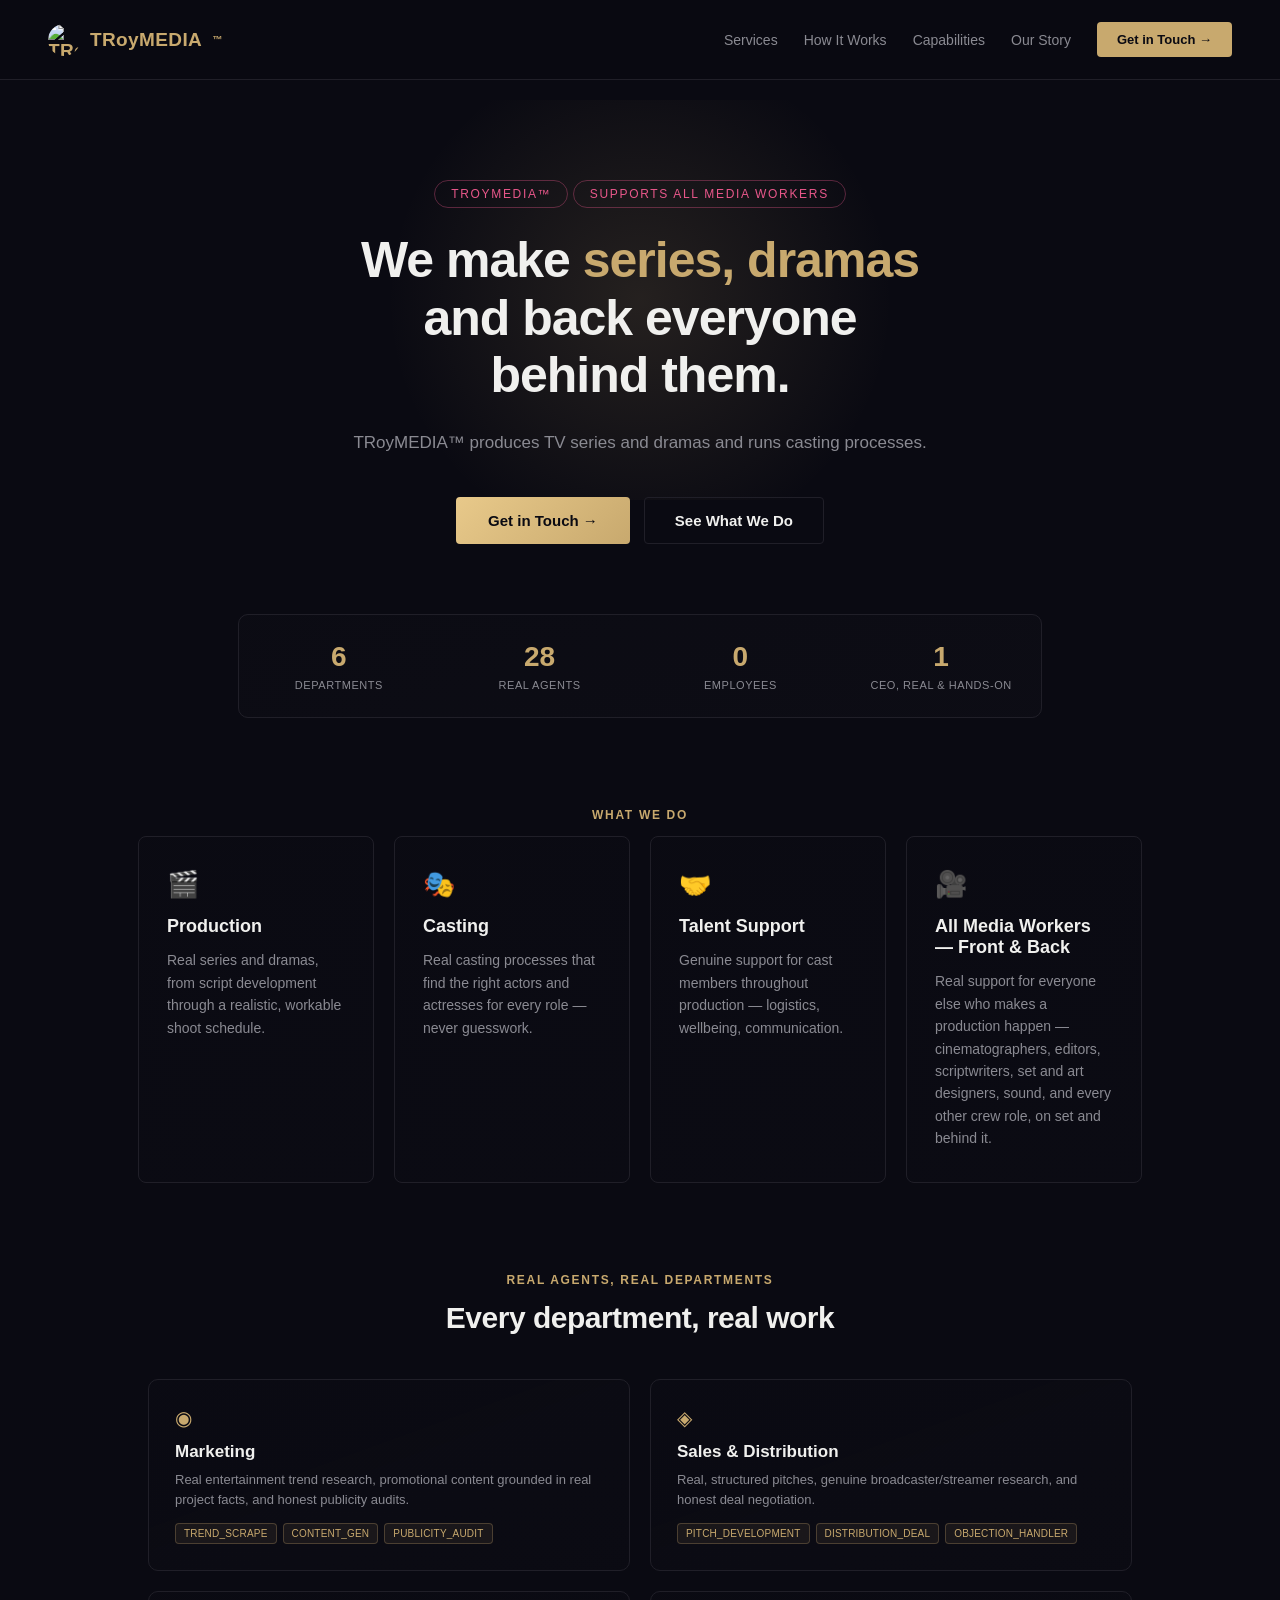
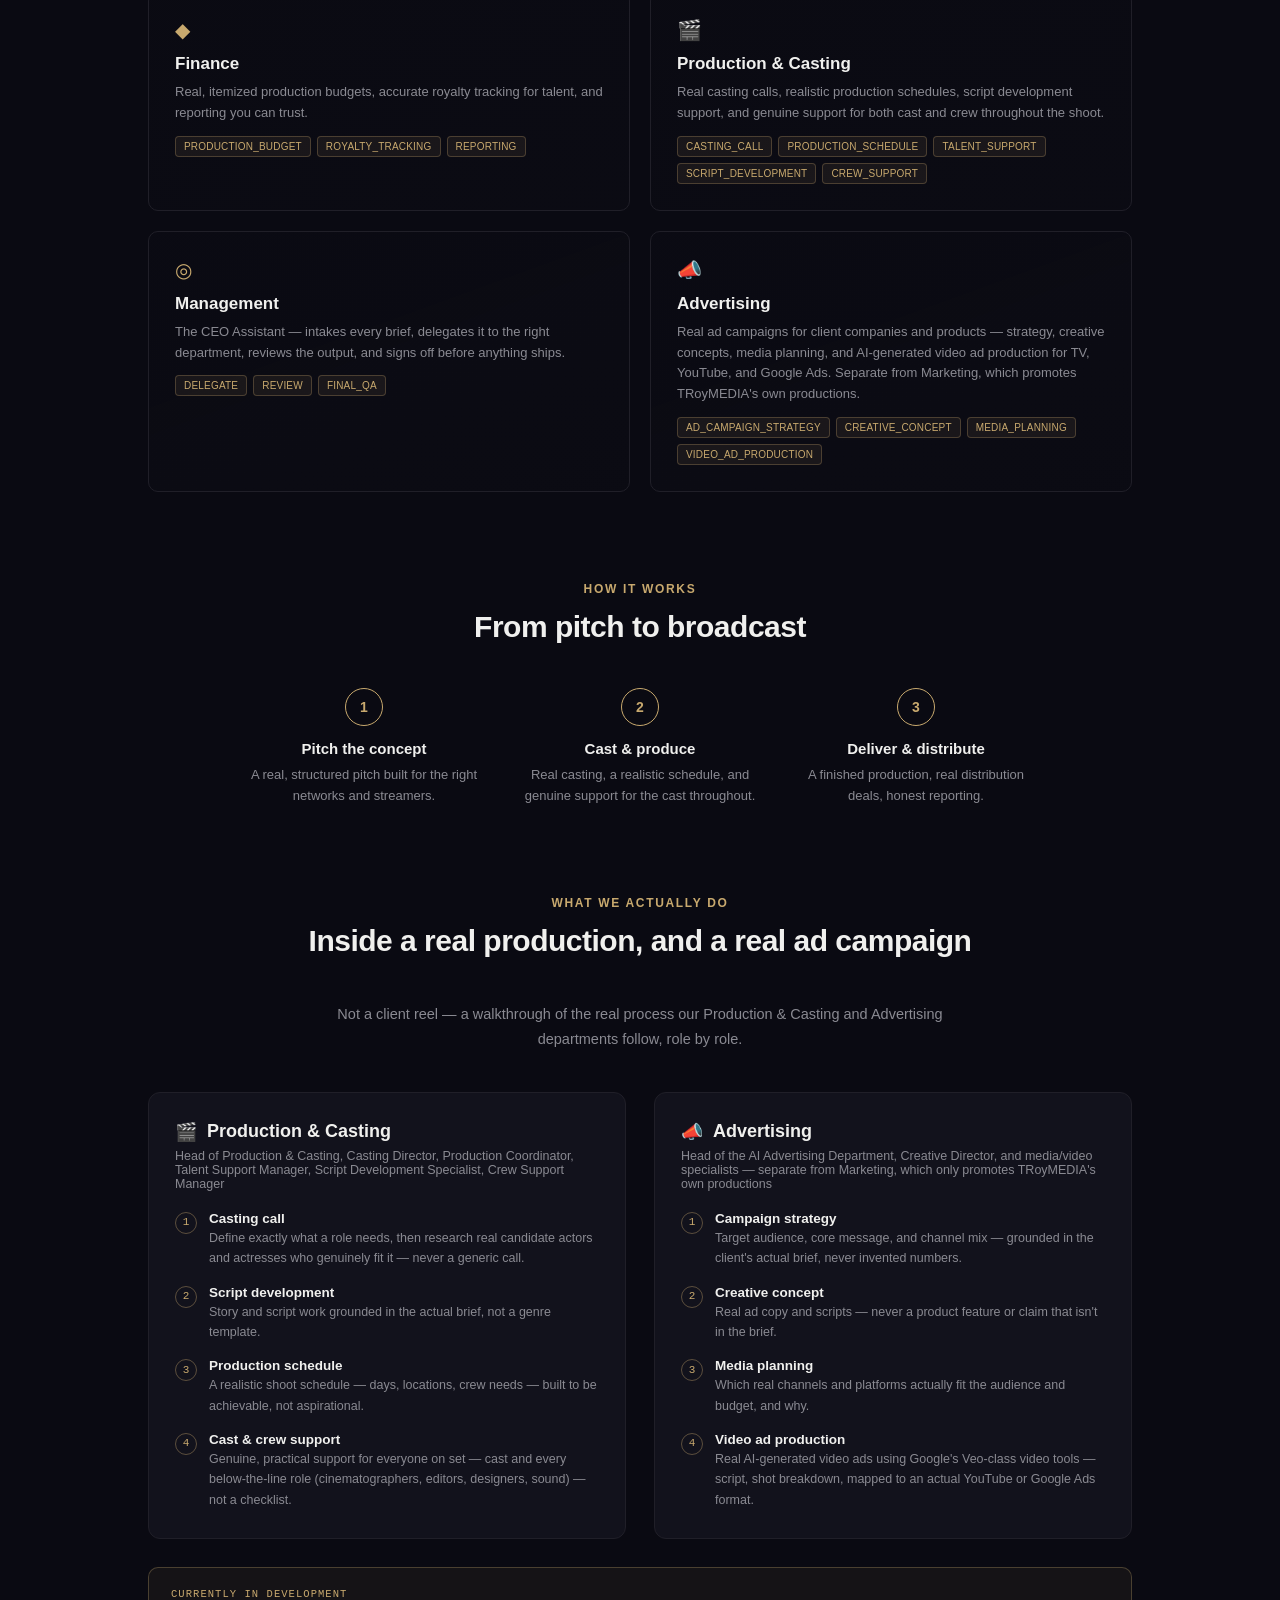
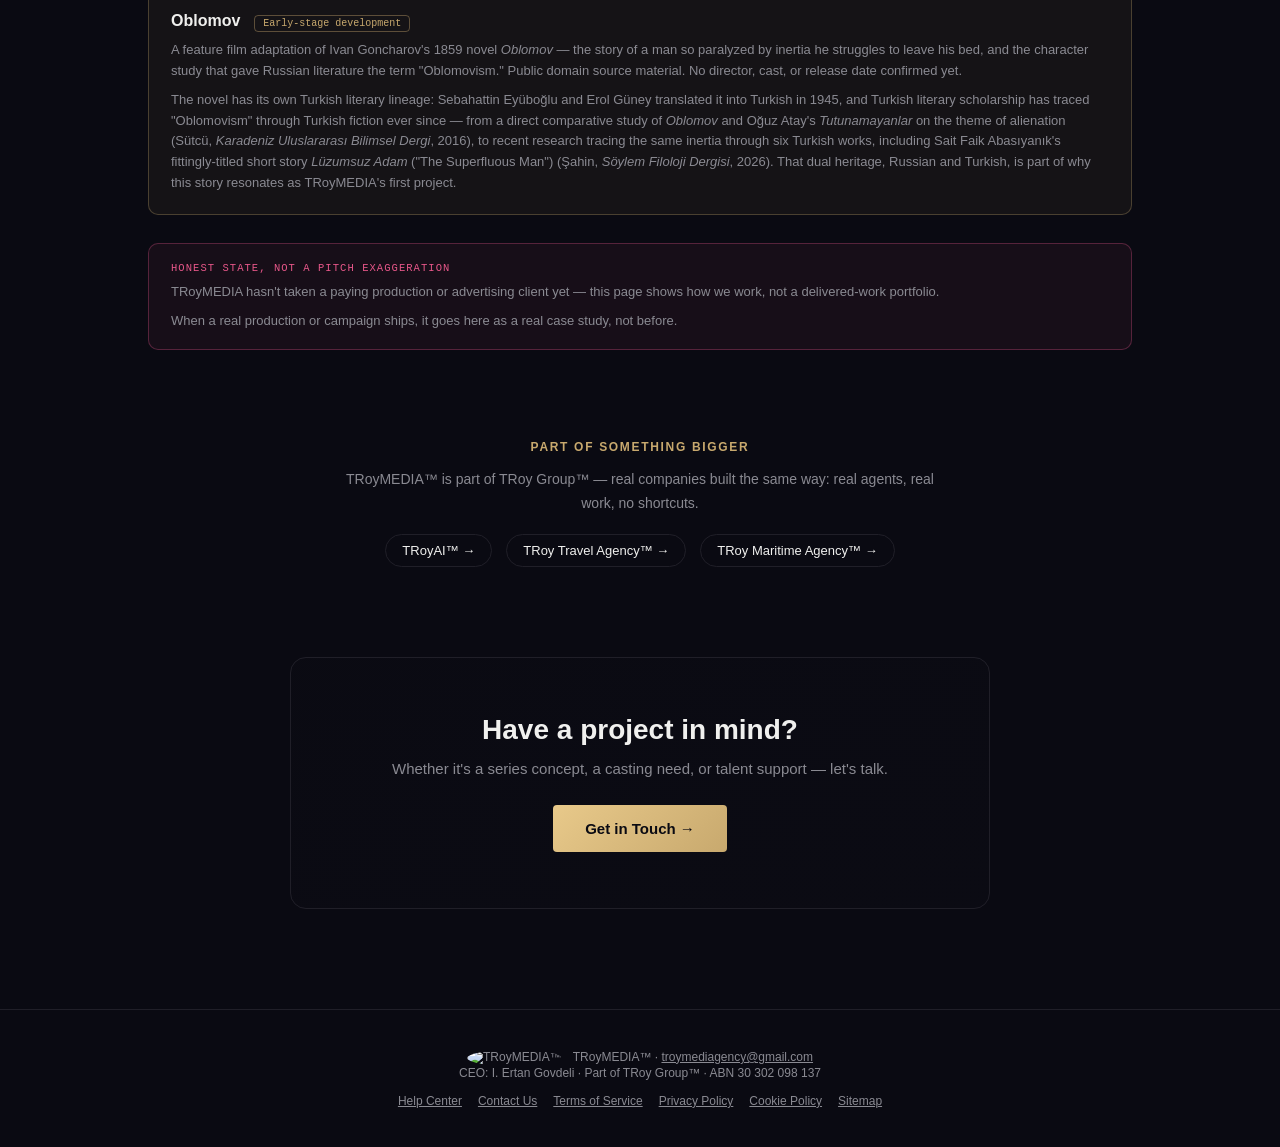
==== site/index.html @ 232b7a3f "Strengthen Oblomov entry with peer-reviewed Turkish literature sources Replaces the earlier Miskinle" ====
<!DOCTYPE html>
<html lang="en">
<head>
  <meta charset="UTF-8" />
  <meta name="viewport" content="width=device-width, initial-scale=1.0" />
  <title>TRoyMEDIA — TV & Film Production, Casting, and Talent Support</title>
  <meta name="description" content="TRoyMEDIA — real TV and film production, casting, talent support, and advertising services. Based in Australia, part of TROYGO Group." />
  <meta property="og:title" content="TRoyMEDIA — TV & Film Production, Casting, and Talent Support" />
  <meta property="og:description" content="Real TV and film production, casting, talent support, and advertising services. Based in Australia, part of TROYGO Group." />
  <meta property="og:type" content="website" />
  <meta property="og:url" content="https://troymediagency.com/" />
  <meta property="og:image" content="https://troymediagency.com/images/logo.png" />
  <link rel="icon" type="image/png" href="/favicon.png" />
  <style>
    :root {
      --bg: #0a0a12;
      --bg2: #12121c;
      --accent: #c8a96e;
      --accent2: #e8578a;
      --text: #f0f0ee;
      --muted: #8a8a92;
      --border: #201f28;
    }
    * { box-sizing: border-box; margin: 0; padding: 0; }
    html { scroll-behavior: smooth; }
    body { background: var(--bg); color: var(--text); font-family: "Helvetica Neue", Arial, sans-serif; }

    nav {
      display: flex; justify-content: space-between; align-items: center;
      padding: 22px 48px; border-bottom: 1px solid var(--border);
      position: sticky; top: 0; background: rgba(10, 10, 18, 0.88); backdrop-filter: blur(8px); z-index: 10;
    }
    .nav-logo { display: flex; align-items: center; gap: 10px; font-size: 19px; font-weight: 700; color: var(--accent); letter-spacing: 0.02em; }
    .nav-logo img { width: 32px; height: 32px; border-radius: 50%; -webkit-user-drag: none; user-select: none; }
    .nav-logo sup { font-size: 10px; }
    .nav-links { display: flex; align-items: center; gap: 26px; }
    .nav-link { color: var(--muted); font-size: 14px; text-decoration: none; }
    .nav-link:hover { color: var(--text); }
    .nav-cta { background: var(--accent); color: #0a0a12; padding: 10px 20px; border-radius: 4px; font-weight: 600; font-size: 13px; text-decoration: none; }

    .hero { max-width: 900px; margin: 100px auto 70px; padding: 0 48px; text-align: center; position: relative; }
    .hero::before {
      content: ""; position: absolute; top: -80px; left: 50%; transform: translateX(-50%);
      width: 600px; height: 400px;
      background: radial-gradient(circle, rgba(200,169,110,0.14) 0%, transparent 70%);
      pointer-events: none; z-index: -1;
    }
    .eyebrow {
      display: inline-block; font-size: 12px; color: var(--accent2); text-transform: uppercase;
      letter-spacing: 0.14em; border: 1px solid rgba(232,87,138,0.35); border-radius: 20px;
      padding: 6px 16px; margin-bottom: 24px;
    }
    .hero h1 { font-size: 50px; font-weight: 700; line-height: 1.15; letter-spacing: -1px; }
    .hero h1 span { color: var(--accent); }
    .hero p { font-size: 17px; color: var(--muted); margin: 24px auto 40px; line-height: 1.7; max-width: 620px; }
    .cta-row { display: flex; gap: 14px; justify-content: center; flex-wrap: wrap; }
    .cta {
      display: inline-block; background: linear-gradient(135deg, #e8c98a, var(--accent));
      color: #0a0a12; padding: 15px 32px; border-radius: 4px; font-weight: 700; font-size: 15px;
      text-decoration: none; transition: transform 0.2s;
    }
    .cta:hover { transform: translateY(-2px); }
    .cta-secondary {
      display: inline-block; border: 1px solid var(--border); color: var(--text);
      padding: 14px 30px; border-radius: 4px; font-weight: 600; font-size: 15px; text-decoration: none;
    }
    .cta-secondary:hover { border-color: var(--accent); }

    section { padding: 0 48px; }
    .section-label { font-size: 12px; color: var(--accent); text-transform: uppercase; letter-spacing: 0.14em; text-align: center; margin-bottom: 14px; font-weight: 600; }
    .section-title { font-size: 30px; font-weight: 700; text-align: center; margin-bottom: 44px; letter-spacing: -0.5px; }

    .proof { max-width: 900px; margin: 0 auto 90px; }
    .proof-grid {
      display: grid; grid-template-columns: repeat(4, 1fr); gap: 1px;
      background:
        linear-gradient(160deg, rgba(10,10,18,0.93), rgba(10,10,18,0.88)),
        url('https://images.unsplash.com/photo-1671575584088-03eb2811c30f?auto=format&fit=crop&w=1200&q=60') center/cover no-repeat,
        var(--border);
      border: 1px solid var(--border); border-radius: 10px; overflow: hidden;
    }
    .proof-cell { background: transparent; padding: 26px 14px; text-align: center; }
    .proof-cell .num { font-size: 28px; font-weight: 800; color: var(--accent); }
    .proof-cell .lbl { font-size: 11px; color: var(--muted); margin-top: 6px; text-transform: uppercase; letter-spacing: 0.05em; }

    .pillars { max-width: 1100px; margin: 0 auto 90px; }
    .pillar-grid { display: grid; grid-template-columns: repeat(4, 1fr); gap: 20px; }
    .pillar {
      position: relative;
      background:
        linear-gradient(160deg, rgba(10,10,18,0.94), rgba(10,10,18,0.88)),
        var(--pillar-img) center/cover no-repeat, var(--bg2);
      border: 1px solid var(--border); border-radius: 8px; padding: 32px 28px; transition: border-color 0.2s, transform 0.2s;
    }
    .pillar:hover { border-color: rgba(200,169,110,0.4); transform: translateY(-3px); }
    .pillar .icon { font-size: 26px; color: var(--accent); margin-bottom: 16px; }
    .pillar h3 { font-size: 18px; margin-bottom: 12px; }
    .pillar p { font-size: 14px; color: var(--muted); line-height: 1.6; }

    .services { max-width: 1080px; margin: 0 auto 90px; }
    .service-grid { display: grid; grid-template-columns: repeat(2, 1fr); gap: 20px; }
    .service-grid.five { grid-template-columns: repeat(2, 1fr); }
    .service-grid.five .service-card:last-child { grid-column: 1 / -1; }
    .service-card {
      background:
        linear-gradient(160deg, rgba(10,10,18,0.94), rgba(10,10,18,0.88)),
        var(--card-img) center/cover no-repeat, var(--bg2);
      border: 1px solid var(--border); border-radius: 10px; padding: 26px; transition: border-color 0.2s, transform 0.2s;
    }
    .service-card:hover { border-color: rgba(200,169,110,0.4); transform: translateY(-3px); }
    .service-card .icon { font-size: 20px; color: var(--accent); margin-bottom: 12px; }
    .service-card h3 { font-size: 17px; margin-bottom: 8px; }
    .service-card p { font-size: 13px; color: var(--muted); line-height: 1.6; margin-bottom: 12px; }
    .skill-tags { display: flex; flex-wrap: wrap; gap: 6px; }
    .skill-tag { font-size: 10px; color: var(--accent); background: rgba(200,169,110,0.08); border: 1px solid rgba(200,169,110,0.28); border-radius: 4px; padding: 4px 8px; letter-spacing: 0.02em; }

    .how { max-width: 900px; margin: 0 auto 90px; }
    .how-steps { display: grid; grid-template-columns: repeat(3, 1fr); gap: 24px; }
    .how-step { text-align: center; }
    .how-step .step-num { width: 38px; height: 38px; border-radius: 50%; border: 1px solid var(--accent); color: var(--accent); display: flex; align-items: center; justify-content: center; font-weight: 700; margin: 0 auto 14px; font-size: 14px; }
    .how-step h4 { font-size: 15px; margin-bottom: 8px; }
    .how-step p { font-size: 13px; color: var(--muted); line-height: 1.6; }

    .capabilities { max-width: 1080px; margin: 0 auto 90px; }
    .cap-intro { max-width: 640px; margin: 0 auto 40px; text-align: center; color: var(--muted); font-size: 14.5px; line-height: 1.7; }
    .cap-grid { display: grid; grid-template-columns: 1fr 1fr; gap: 28px; }
    .cap-card { background: var(--bg2); border: 1px solid var(--border); border-radius: 12px; padding: 28px 26px; }
    .cap-card-head { display: flex; align-items: center; gap: 10px; margin-bottom: 6px; }
    .cap-card-head .icon { font-size: 18px; color: var(--accent); }
    .cap-card-head h3 { font-size: 18px; }
    .cap-card .cap-sub { font-size: 12.5px; color: var(--muted); margin-bottom: 20px; }
    .cap-steps { display: flex; flex-direction: column; gap: 16px; }
    .cap-step { display: flex; gap: 12px; }
    .cap-step .n { flex-shrink: 0; width: 22px; height: 22px; border-radius: 50%; border: 1px solid var(--accent-line, rgba(200,169,110,0.4)); color: var(--accent); font-family: ui-monospace, monospace; font-size: 11px; display: flex; align-items: center; justify-content: center; margin-top: 1px; }
    .cap-step b { display: block; font-size: 13.5px; color: var(--text); margin-bottom: 2px; }
    .cap-step span { font-size: 12.5px; color: var(--muted); line-height: 1.55; }
    .cap-honest { margin-top: 28px; border: 1px solid rgba(232,87,138,0.3); background: rgba(232,87,138,0.06); border-radius: 10px; padding: 18px 22px; }
    .cap-honest .tag { font-family: ui-monospace, monospace; font-size: 10.5px; letter-spacing: 0.1em; text-transform: uppercase; color: var(--accent2); margin-bottom: 8px; display: block; }
    .cap-honest p { font-size: 13px; color: var(--muted); line-height: 1.6; }
    .cap-honest p + p { margin-top: 8px; }

    .cap-dev { margin-top: 28px; border: 1px solid rgba(200,169,110,0.3); background: rgba(200,169,110,0.06); border-radius: 10px; padding: 20px 22px; }
    .cap-dev .tag { font-family: ui-monospace, monospace; font-size: 10.5px; letter-spacing: 0.1em; text-transform: uppercase; color: var(--accent); margin-bottom: 12px; display: block; }
    .cap-dev-item { display: flex; align-items: baseline; gap: 14px; flex-wrap: wrap; }
    .cap-dev-item h4 { font-size: 16px; color: var(--text); }
    .cap-dev-item .stage { font-family: ui-monospace, monospace; font-size: 10px; color: var(--accent); border: 1px solid rgba(200,169,110,0.4); border-radius: 4px; padding: 2px 8px; }
    .cap-dev p { font-size: 13px; color: var(--muted); line-height: 1.6; margin-top: 8px; }

    .group { max-width: 700px; margin: 0 auto 90px; text-align: center; }
    .group p { color: var(--muted); font-size: 14px; line-height: 1.7; }
    .group-links { display: flex; gap: 14px; justify-content: center; margin-top: 18px; flex-wrap: wrap; }
    .group-links a { font-size: 13px; color: var(--text); text-decoration: none; border: 1px solid var(--border); padding: 8px 16px; border-radius: 20px; transition: border-color 0.2s; }
    .group-links a:hover { border-color: var(--accent); }

    .final-cta {
      max-width: 700px; margin: 0 auto 100px; text-align: center; padding: 56px 48px;
      background:
        linear-gradient(160deg, rgba(10,10,18,0.94), rgba(10,10,18,0.88)),
        url('https://images.unsplash.com/photo-1478720568477-152d9b164e26?auto=format&fit=crop&w=1200&q=60') center/cover no-repeat,
        var(--bg2);
      border: 1px solid var(--border); border-radius: 16px;
    }
    .final-cta h2 { font-size: 28px; margin-bottom: 14px; }
    .final-cta p { color: var(--muted); margin-bottom: 28px; font-size: 15px; }

    footer { text-align: center; padding: 40px; color: var(--muted); font-size: 12px; border-top: 1px solid var(--border); }
    footer a { color: var(--muted); }

    @media (max-width: 800px) {
      .hero h1 { font-size: 32px; }
      .proof-grid { grid-template-columns: repeat(2, 1fr); }
      .pillar-grid { grid-template-columns: 1fr 1fr; }
      .service-grid { grid-template-columns: 1fr; }
      .how-steps { grid-template-columns: 1fr; }
      .cap-grid { grid-template-columns: 1fr; }
      nav { padding: 16px 20px; }
      .nav-links { gap: 14px; }
      section, .hero { padding: 0 22px; }
    }
  </style>
</head>
<body>
  <nav>
    <a href="/" style="text-decoration: none; color: inherit; display: flex; align-items: center; gap: 10px; cursor: pointer;"><div class="nav-logo" style="margin: 0;"><img src="/images/logo.png" alt="TRoyMEDIA™" draggable="false" />TRoyMEDIA<sup>™</sup></div></a>
    <div class="nav-links">
      <a class="nav-link" href="#services">Services</a>
      <a class="nav-link" href="#how">How It Works</a>
      <a class="nav-link" href="#capabilities">Capabilities</a>
      <a class="nav-link" href="/story">Our Story</a>
      <a class="nav-cta" href="mailto:troymediagency@gmail.com">Get in Touch →</a>
    </div>
  </nav>

  <section class="hero">
    <div class="eyebrow">TRoyMEDIA™</div>
    <div class="eyebrow">Supports All Media Workers</div>
    <h1>We make <span>series, dramas</span><br />and back everyone<br />behind them.</h1>
    <p>
      TRoyMEDIA™ produces TV series and dramas and runs casting processes.
    </p>
    <div class="cta-row">
      <a class="cta" href="mailto:troymediagency@gmail.com">Get in Touch →</a>
      <a class="cta-secondary" href="#services">See What We Do</a>
    </div>
  </section>

  <section class="proof">
    <div class="proof-grid">
      <div class="proof-cell"><div class="num">6</div><div class="lbl">Departments</div></div>
      <div class="proof-cell"><div class="num">28</div><div class="lbl">Real Agents</div></div>
      <div class="proof-cell"><div class="num">0</div><div class="lbl">Employees</div></div>
      <div class="proof-cell"><div class="num">1</div><div class="lbl">CEO, Real &amp; Hands-On</div></div>
    </div>
  </section>

  <section class="pillars">
    <div class="section-label">What We Do</div>
    <div class="pillar-grid">
      <div class="pillar" style="--pillar-img: url('https://images.unsplash.com/photo-1637248578458-934f03db3ea2?auto=format&fit=crop&w=800&q=60');">
        <div class="icon">🎬</div>
        <h3>Production</h3>
        <p>Real series and dramas, from script development through a realistic, workable shoot schedule.</p>
      </div>
      <div class="pillar" style="--pillar-img: url('https://images.unsplash.com/photo-1506794778202-cad84cf45f1d?auto=format&fit=crop&w=800&q=60');">
        <div class="icon">🎭</div>
        <h3>Casting</h3>
        <p>Real casting processes that find the right actors and actresses for every role — never guesswork.</p>
      </div>
      <div class="pillar" style="--pillar-img: url('https://images.unsplash.com/photo-1512462629038-1ff3395c5e5d?auto=format&fit=crop&w=800&q=60');">
        <div class="icon">🤝</div>
        <h3>Talent Support</h3>
        <p>Genuine support for cast members throughout production — logistics, wellbeing, communication.</p>
      </div>
      <div class="pillar" style="--pillar-img: url('https://images.unsplash.com/photo-1612544409025-e1f6a56c1152?auto=format&fit=crop&w=800&q=60');">
        <div class="icon">🎥</div>
        <h3>All Media Workers — Front &amp; Back</h3>
        <p>Real support for everyone else who makes a production happen — cinematographers, editors, scriptwriters, set and art designers, sound, and every other crew role, on set and behind it.</p>
      </div>
    </div>
  </section>

  <section class="services" id="services">
    <div class="section-label">Real Agents, Real Departments</div>
    <h2 class="section-title">Every department, real work</h2>
    <div class="service-grid">
      <div class="service-card" style="--card-img: url('https://images.unsplash.com/photo-1551288049-bebda4e38f71?auto=format&fit=crop&w=800&q=60');">
        <div class="icon">◉</div>
        <h3>Marketing</h3>
        <p>Real entertainment trend research, promotional content grounded in real project facts, and honest publicity audits.</p>
        <div class="skill-tags">
          <span class="skill-tag">TREND_SCRAPE</span>
          <span class="skill-tag">CONTENT_GEN</span>
          <span class="skill-tag">PUBLICITY_AUDIT</span>
        </div>
      </div>
      <div class="service-card" style="--card-img: url('https://images.unsplash.com/photo-1521791136064-7986c2920216?auto=format&fit=crop&w=800&q=60');">
        <div class="icon">◈</div>
        <h3>Sales &amp; Distribution</h3>
        <p>Real, structured pitches, genuine broadcaster/streamer research, and honest deal negotiation.</p>
        <div class="skill-tags">
          <span class="skill-tag">PITCH_DEVELOPMENT</span>
          <span class="skill-tag">DISTRIBUTION_DEAL</span>
          <span class="skill-tag">OBJECTION_HANDLER</span>
        </div>
      </div>
      <div class="service-card" style="--card-img: url('https://images.unsplash.com/photo-1554224155-6726b3ff858f?auto=format&fit=crop&w=800&q=60');">
        <div class="icon">◆</div>
        <h3>Finance</h3>
        <p>Real, itemized production budgets, accurate royalty tracking for talent, and reporting you can trust.</p>
        <div class="skill-tags">
          <span class="skill-tag">PRODUCTION_BUDGET</span>
          <span class="skill-tag">ROYALTY_TRACKING</span>
          <span class="skill-tag">REPORTING</span>
        </div>
      </div>
      <div class="service-card" style="--card-img: url('https://images.unsplash.com/photo-1682130301125-5b63bbf93241?auto=format&fit=crop&w=800&q=60');">
        <div class="icon">🎬</div>
        <h3>Production &amp; Casting</h3>
        <p>Real casting calls, realistic production schedules, script development support, and genuine support for both cast and crew throughout the shoot.</p>
        <div class="skill-tags">
          <span class="skill-tag">CASTING_CALL</span>
          <span class="skill-tag">PRODUCTION_SCHEDULE</span>
          <span class="skill-tag">TALENT_SUPPORT</span>
          <span class="skill-tag">SCRIPT_DEVELOPMENT</span>
          <span class="skill-tag">CREW_SUPPORT</span>
        </div>
      </div>
      <div class="service-card" style="--card-img: url('https://images.unsplash.com/photo-1573167507387-6b4b98cb7c13?auto=format&fit=crop&w=800&q=60');">
        <div class="icon">◎</div>
        <h3>Management</h3>
        <p>The CEO Assistant — intakes every brief, delegates it to the right department, reviews the output, and signs off before anything ships.</p>
        <div class="skill-tags">
          <span class="skill-tag">DELEGATE</span>
          <span class="skill-tag">REVIEW</span>
          <span class="skill-tag">FINAL_QA</span>
        </div>
      </div>
      <div class="service-card" style="--card-img: url('https://images.unsplash.com/photo-1727451139462-cd34008cd50b?auto=format&fit=crop&w=800&q=60');">
        <div class="icon">📣</div>
        <h3>Advertising</h3>
        <p>Real ad campaigns for client companies and products — strategy, creative concepts, media planning, and AI-generated video ad production for TV, YouTube, and Google Ads. Separate from Marketing, which promotes TRoyMEDIA's own productions.</p>
        <div class="skill-tags">
          <span class="skill-tag">AD_CAMPAIGN_STRATEGY</span>
          <span class="skill-tag">CREATIVE_CONCEPT</span>
          <span class="skill-tag">MEDIA_PLANNING</span>
          <span class="skill-tag">VIDEO_AD_PRODUCTION</span>
        </div>
      </div>
    </div>
  </section>

  <section class="how" id="how">
    <div class="section-label">How It Works</div>
    <h2 class="section-title">From pitch to broadcast</h2>
    <div class="how-steps">
      <div class="how-step">
        <div class="step-num">1</div>
        <h4>Pitch the concept</h4>
        <p>A real, structured pitch built for the right networks and streamers.</p>
      </div>
      <div class="how-step">
        <div class="step-num">2</div>
        <h4>Cast &amp; produce</h4>
        <p>Real casting, a realistic schedule, and genuine support for the cast throughout.</p>
      </div>
      <div class="how-step">
        <div class="step-num">3</div>
        <h4>Deliver &amp; distribute</h4>
        <p>A finished production, real distribution deals, honest reporting.</p>
      </div>
    </div>
  </section>

  <section class="capabilities" id="capabilities">
    <div class="section-label">What We Actually Do</div>
    <h2 class="section-title">Inside a real production, and a real ad campaign</h2>
    <p class="cap-intro">Not a client reel — a walkthrough of the real process our Production &amp; Casting and Advertising departments follow, role by role.</p>
    <div class="cap-grid">
      <div class="cap-card">
        <div class="cap-card-head"><span class="icon">🎬</span><h3>Production &amp; Casting</h3></div>
        <p class="cap-sub">Head of Production &amp; Casting, Casting Director, Production Coordinator, Talent Support Manager, Script Development Specialist, Crew Support Manager</p>
        <div class="cap-steps">
          <div class="cap-step"><span class="n">1</span><div><b>Casting call</b><span>Define exactly what a role needs, then research real candidate actors and actresses who genuinely fit it — never a generic call.</span></div></div>
          <div class="cap-step"><span class="n">2</span><div><b>Script development</b><span>Story and script work grounded in the actual brief, not a genre template.</span></div></div>
          <div class="cap-step"><span class="n">3</span><div><b>Production schedule</b><span>A realistic shoot schedule — days, locations, crew needs — built to be achievable, not aspirational.</span></div></div>
          <div class="cap-step"><span class="n">4</span><div><b>Cast &amp; crew support</b><span>Genuine, practical support for everyone on set — cast and every below-the-line role (cinematographers, editors, designers, sound) — not a checklist.</span></div></div>
        </div>
      </div>
      <div class="cap-card">
        <div class="cap-card-head"><span class="icon">📣</span><h3>Advertising</h3></div>
        <p class="cap-sub">Head of the AI Advertising Department, Creative Director, and media/video specialists — separate from Marketing, which only promotes TRoyMEDIA's own productions</p>
        <div class="cap-steps">
          <div class="cap-step"><span class="n">1</span><div><b>Campaign strategy</b><span>Target audience, core message, and channel mix — grounded in the client's actual brief, never invented numbers.</span></div></div>
          <div class="cap-step"><span class="n">2</span><div><b>Creative concept</b><span>Real ad copy and scripts — never a product feature or claim that isn't in the brief.</span></div></div>
          <div class="cap-step"><span class="n">3</span><div><b>Media planning</b><span>Which real channels and platforms actually fit the audience and budget, and why.</span></div></div>
          <div class="cap-step"><span class="n">4</span><div><b>Video ad production</b><span>Real AI-generated video ads using Google's Veo-class video tools — script, shot breakdown, mapped to an actual YouTube or Google Ads format.</span></div></div>
        </div>
      </div>
    </div>
    <div class="cap-dev">
      <span class="tag">Currently in development</span>
      <div class="cap-dev-item">
        <h4>Oblomov</h4>
        <span class="stage">Early-stage development</span>
      </div>
      <p>A feature film adaptation of Ivan Goncharov's 1859 novel <em>Oblomov</em> — the story of a man so paralyzed by inertia he struggles to leave his bed, and the character study that gave Russian literature the term "Oblomovism." Public domain source material. No director, cast, or release date confirmed yet.</p>
      <p>The novel has its own Turkish literary lineage: Sebahattin Eyüboğlu and Erol Güney translated it into Turkish in 1945, and Turkish literary scholarship has traced "Oblomovism" through Turkish fiction ever since — from a direct comparative study of <em>Oblomov</em> and Oğuz Atay's <em>Tutunamayanlar</em> on the theme of alienation (Sütcü, <em>Karadeniz Uluslararası Bilimsel Dergi</em>, 2016), to recent research tracing the same inertia through six Turkish works, including Sait Faik Abasıyanık's fittingly-titled short story <em>Lüzumsuz Adam</em> ("The Superfluous Man") (Şahin, <em>Söylem Filoloji Dergisi</em>, 2026). That dual heritage, Russian and Turkish, is part of why this story resonates as TRoyMEDIA's first project.</p>
    </div>

    <div class="cap-honest">
      <span class="tag">Honest state, not a pitch exaggeration</span>
      <p>TRoyMEDIA hasn't taken a paying production or advertising client yet — this page shows how we work, not a delivered-work portfolio.</p>
      <p>When a real production or campaign ships, it goes here as a real case study, not before.</p>
    </div>
  </section>

  <section class="group">
    <div class="section-label">Part Of Something Bigger</div>
    <p>
      TRoyMEDIA™ is part of TRoy Group™ — real companies built the same way: real agents,
      real work, no shortcuts.
    </p>
    <div class="group-links">
      <a href="https://troyaiagent.com" target="_blank" rel="noopener">TRoyAI™ →</a>
      <a href="https://troytravelagency.com" target="_blank" rel="noopener">TRoy Travel Agency™ →</a>
      <a href="https://troymaritime.com" target="_blank" rel="noopener">TRoy Maritime Agency™ →</a>
    </div>
  </section>

  <section class="final-cta">
    <h2>Have a project in mind?</h2>
    <p>Whether it's a series concept, a casting need, or talent support — let's talk.</p>
    <a class="cta" href="mailto:troymediagency@gmail.com">Get in Touch →</a>
  </section>

  <footer>
    <img src="/images/logo.png" alt="TRoyMEDIA™" draggable="false" style="width:28px;height:28px;border-radius:50%;vertical-align:middle;margin-right:8px;-webkit-user-drag:none;user-select:none;" />
    TRoyMEDIA™ · <a href="mailto:troymediagency@gmail.com">troymediagency@gmail.com</a><br />
    CEO: I. Ertan Govdeli · Part of TRoy Group™ · ABN 30 302 098 137<br />
    <div style="margin-top:14px; display:flex; gap:16px; justify-content:center; flex-wrap:wrap;">
      <a href="/help">Help Center</a>
      <a href="/contact">Contact Us</a>
      <a href="/terms">Terms of Service</a>
      <a href="/privacy">Privacy Policy</a>
      <a href="/cookies">Cookie Policy</a>
      <a href="/sitemap">Sitemap</a>
    </div>
  </footer>
</body>
</html>
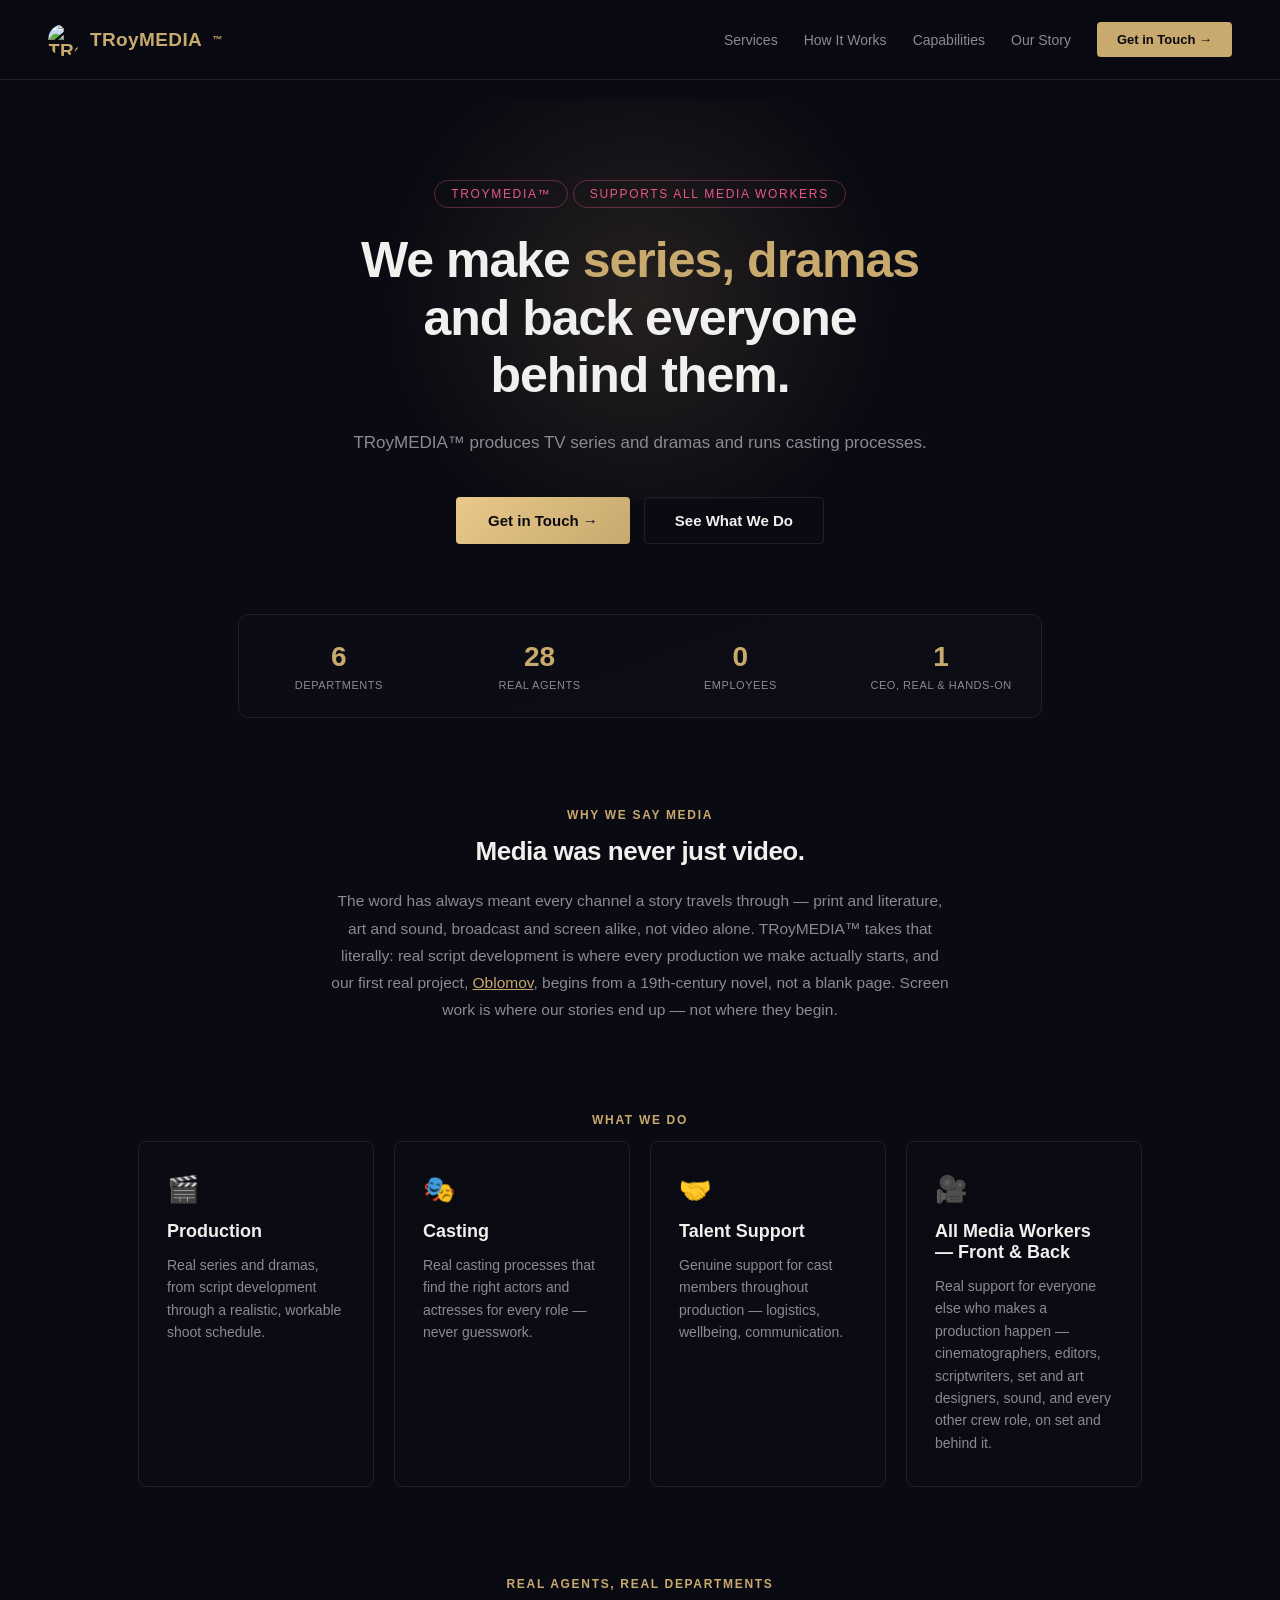
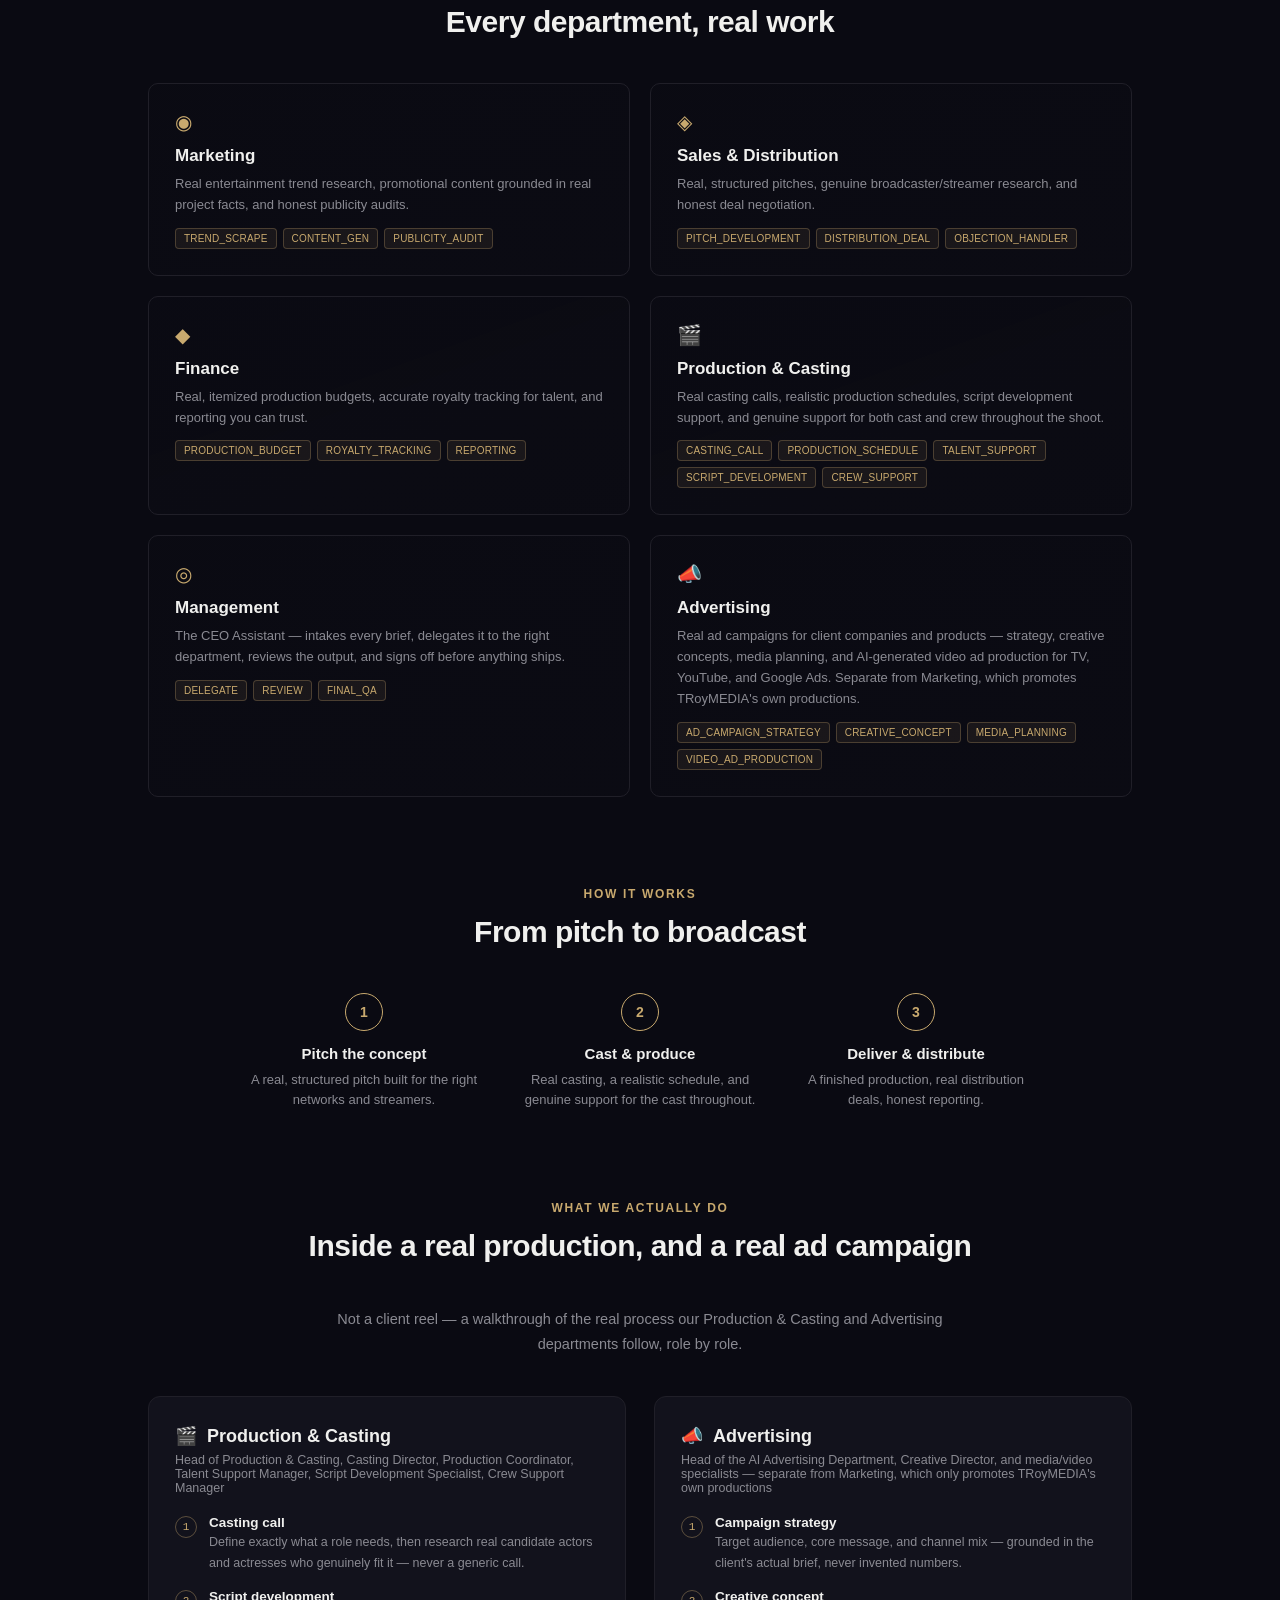
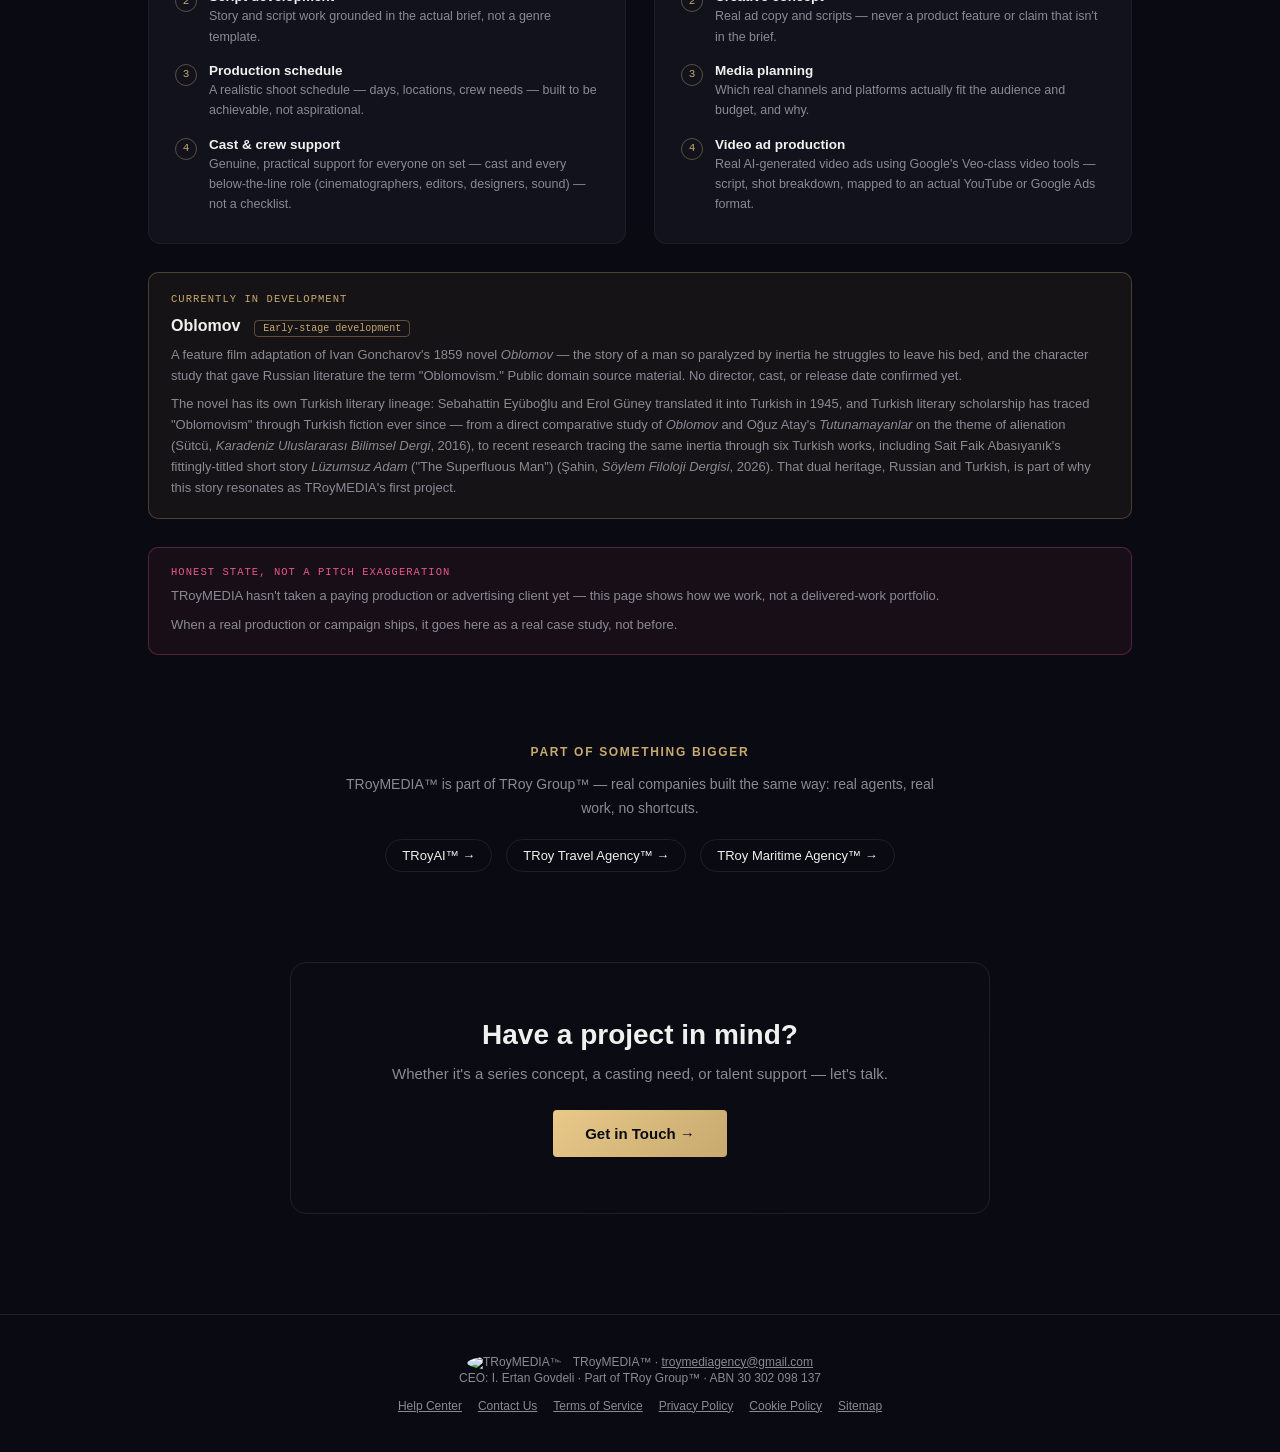
==== commit 8f88597f: "Add "Why We Say Media" section — media means more than video Grounded in the real definition of "med" ====
--- a/site/index.html
+++ b/site/index.html
@@ -123,6 +123,8 @@
 
     .capabilities { max-width: 1080px; margin: 0 auto 90px; }
     .cap-intro { max-width: 640px; margin: 0 auto 40px; text-align: center; color: var(--muted); font-size: 14.5px; line-height: 1.7; }
+    .media-meaning { max-width: 720px; margin: 0 auto 90px; }
+    .media-meaning p { max-width: 640px; margin: 0 auto; text-align: center; color: var(--muted); font-size: 15.5px; line-height: 1.75; }
     .cap-grid { display: grid; grid-template-columns: 1fr 1fr; gap: 28px; }
     .cap-card { background: var(--bg2); border: 1px solid var(--border); border-radius: 12px; padding: 28px 26px; }
     .cap-card-head { display: flex; align-items: center; gap: 10px; margin-bottom: 6px; }
@@ -213,6 +215,12 @@
     </div>
   </section>
 
+  <section class="media-meaning">
+    <div class="section-label">Why We Say Media</div>
+    <h2 class="section-title" style="font-size: 26px; margin-bottom: 20px;">Media was never just video.</h2>
+    <p>The word has always meant every channel a story travels through — print and literature, art and sound, broadcast and screen alike, not video alone. TRoyMEDIA™ takes that literally: real script development is where every production we make actually starts, and our first real project, <a href="#capabilities" style="color: var(--accent);">Oblomov</a>, begins from a 19th-century novel, not a blank page. Screen work is where our stories end up — not where they begin.</p>
+  </section>
+
   <section class="pillars">
     <div class="section-label">What We Do</div>
     <div class="pillar-grid">
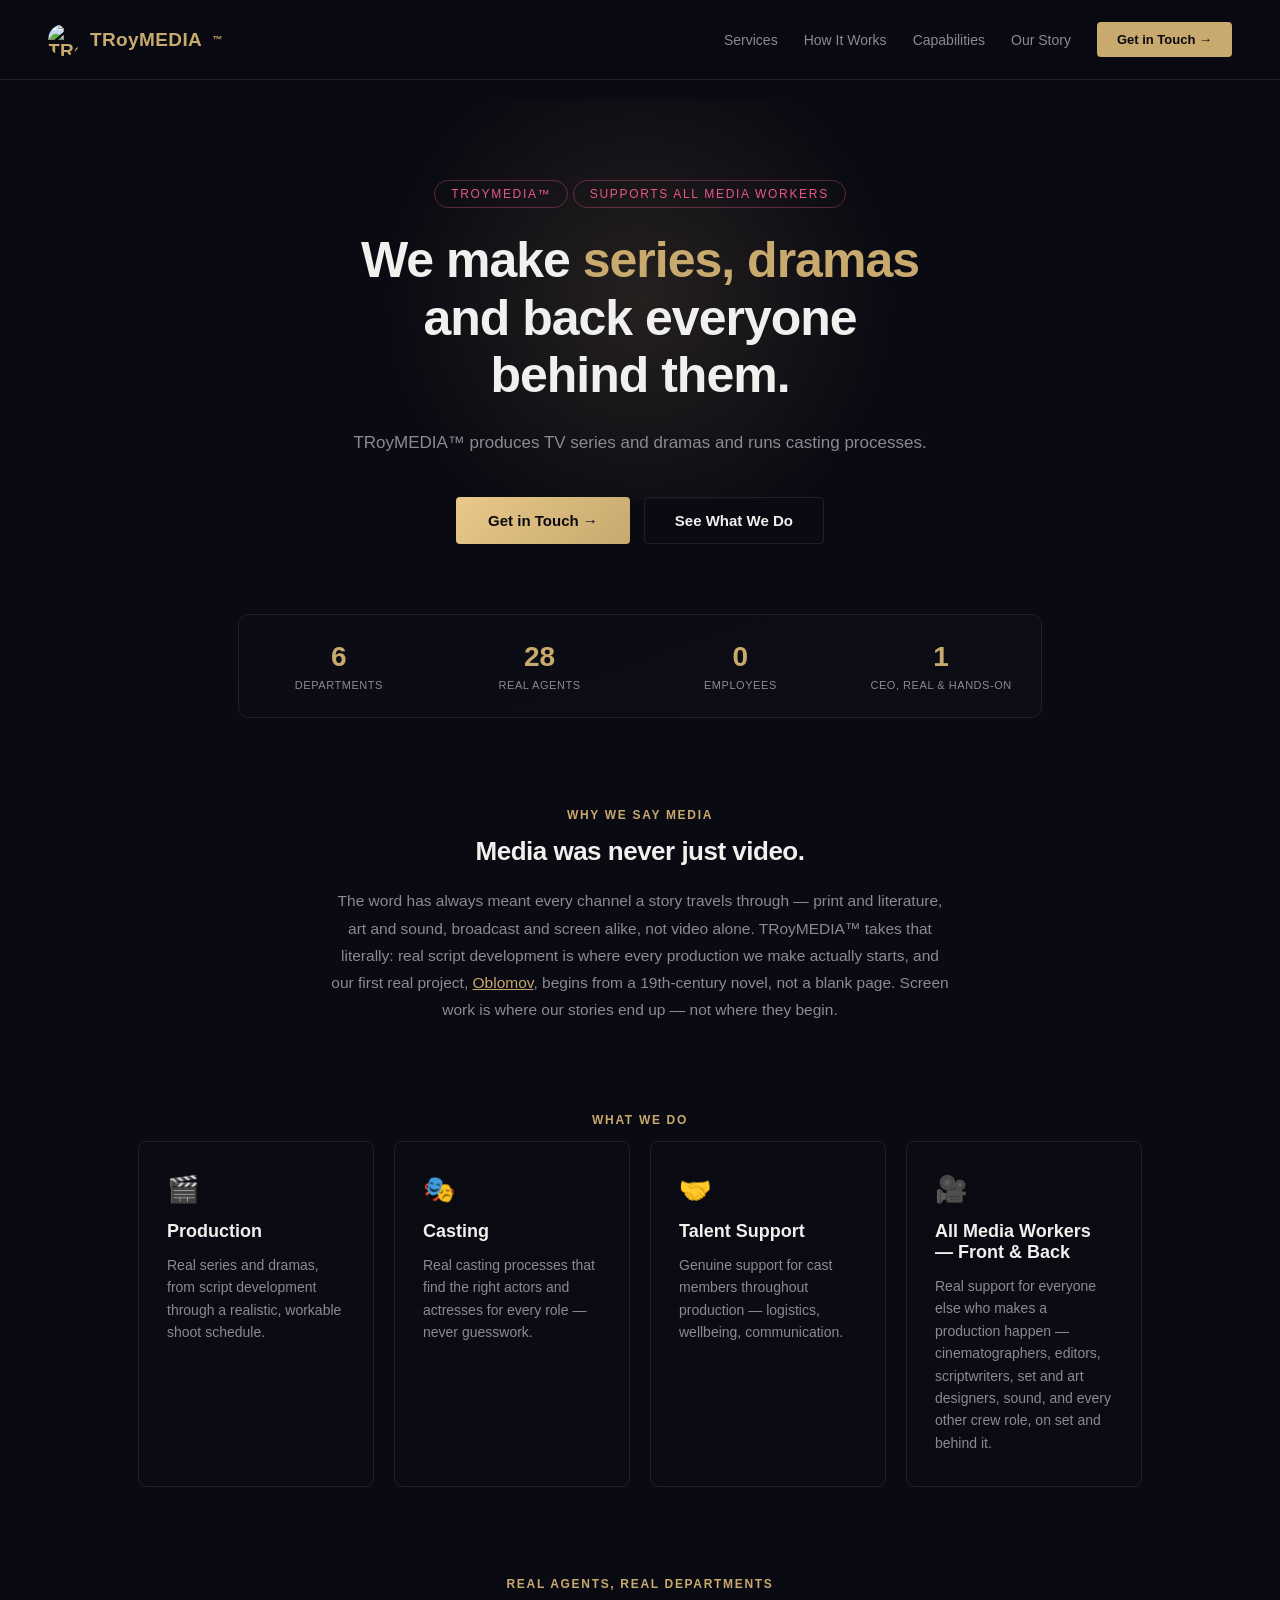
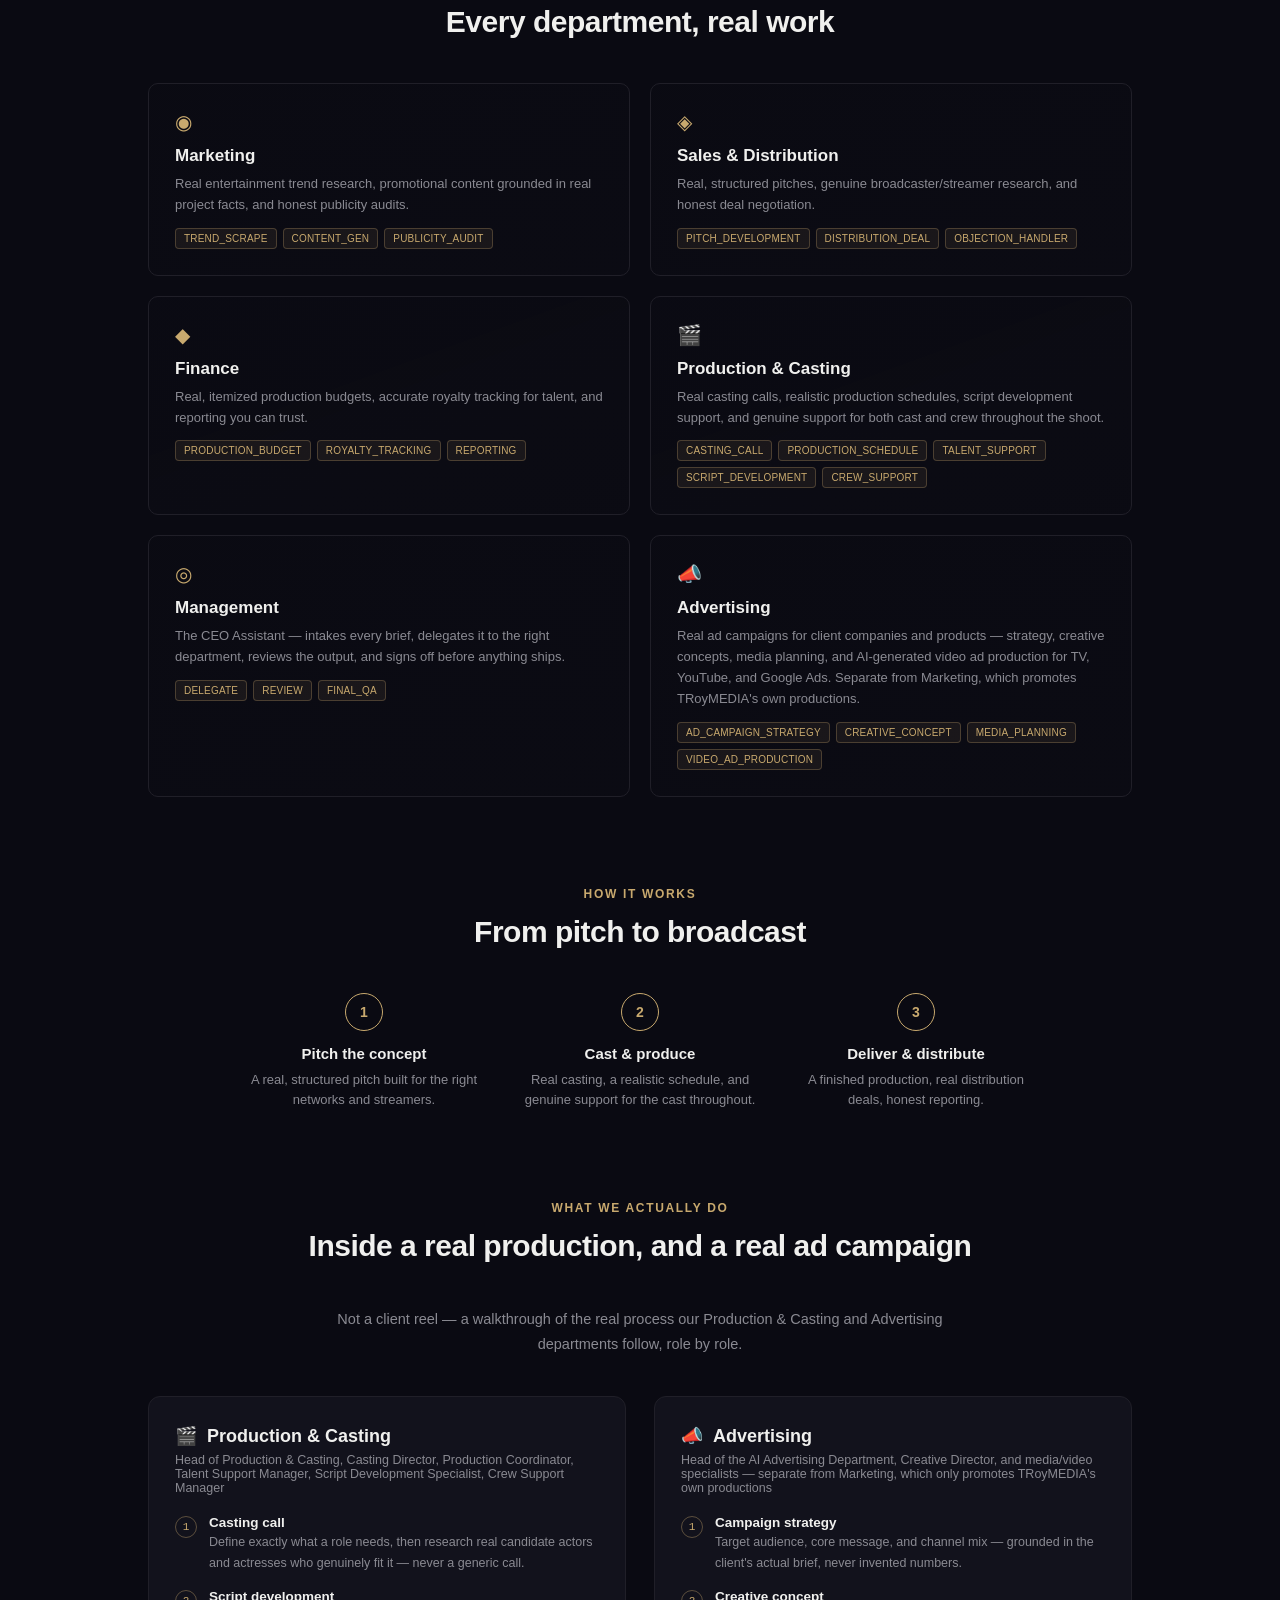
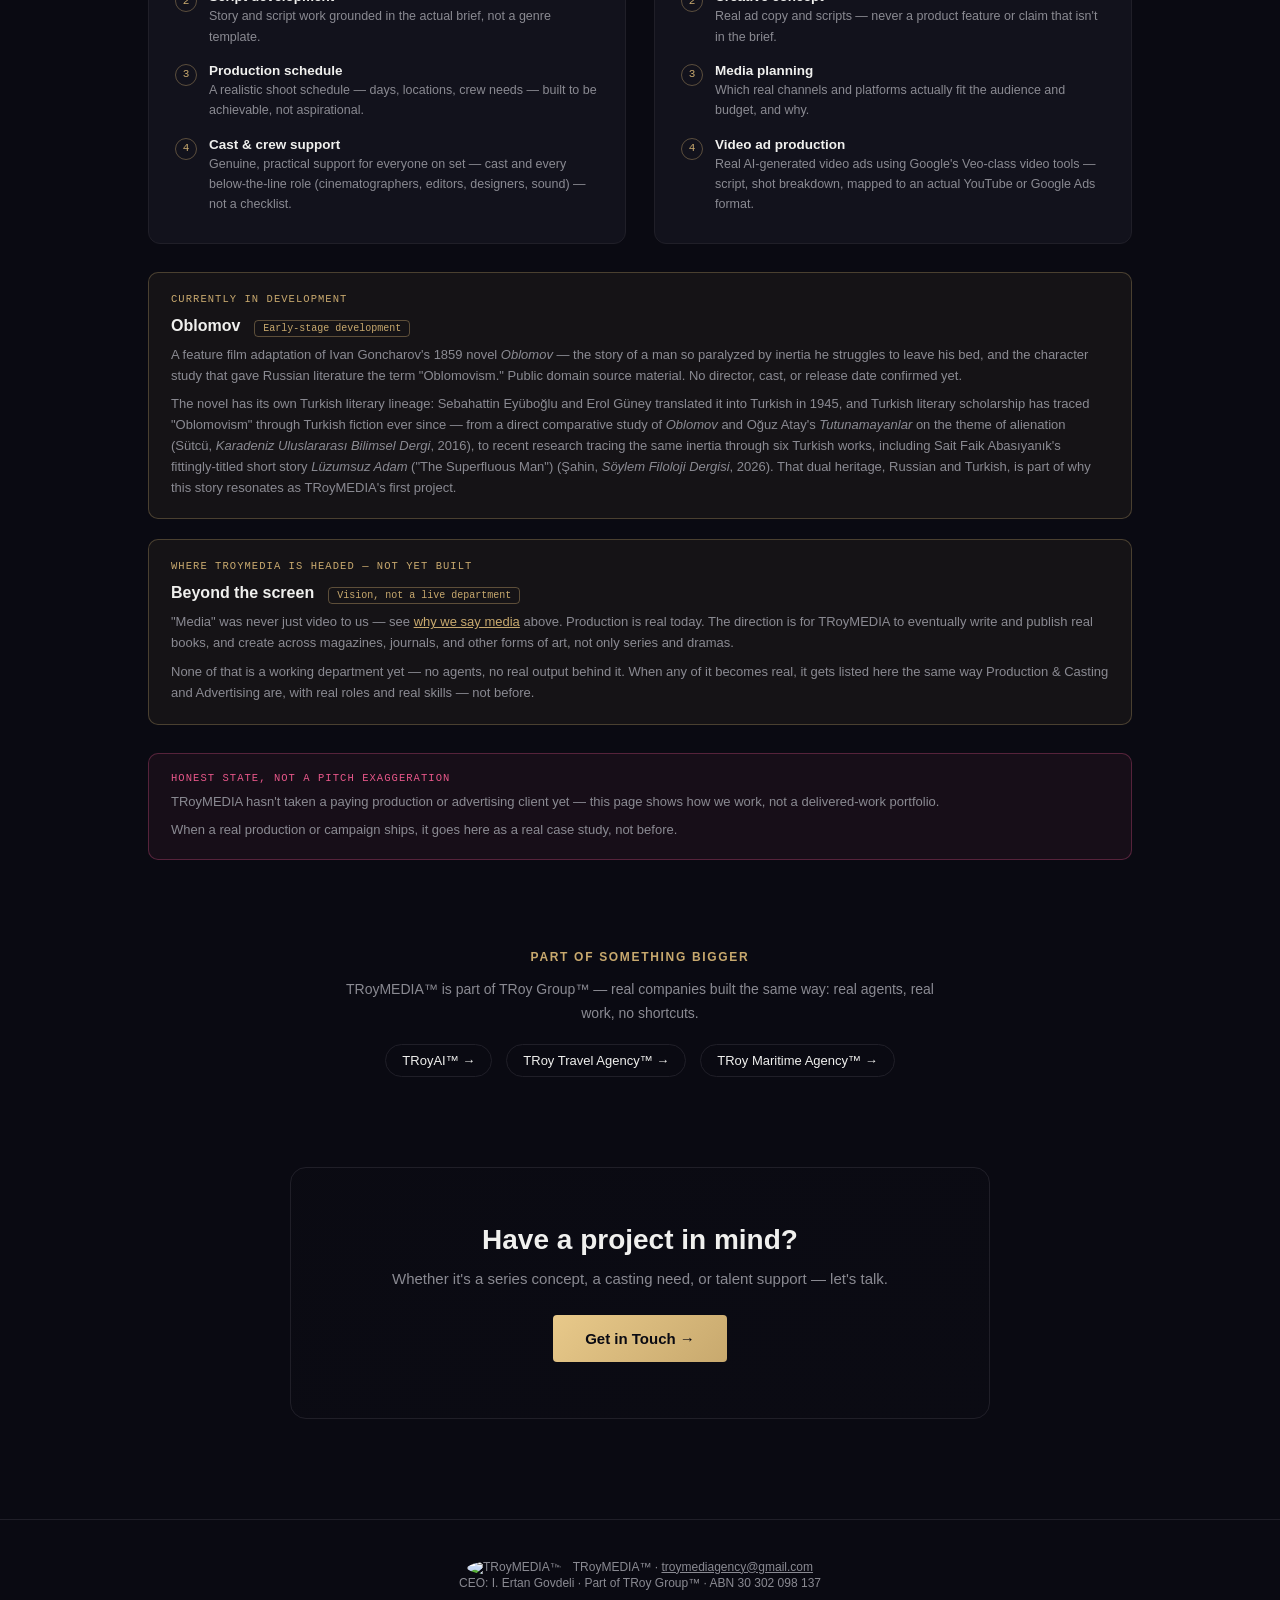
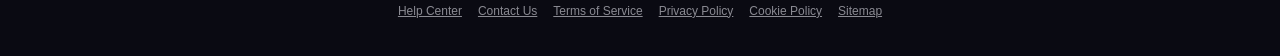
==== commit fe542bbd: "Add "Beyond the screen" roadmap box for books, publishing, and art Reflects Troy's direction that TR" ====
--- a/site/index.html
+++ b/site/index.html
@@ -375,6 +375,16 @@
       <p>The novel has its own Turkish literary lineage: Sebahattin Eyüboğlu and Erol Güney translated it into Turkish in 1945, and Turkish literary scholarship has traced "Oblomovism" through Turkish fiction ever since — from a direct comparative study of <em>Oblomov</em> and Oğuz Atay's <em>Tutunamayanlar</em> on the theme of alienation (Sütcü, <em>Karadeniz Uluslararası Bilimsel Dergi</em>, 2016), to recent research tracing the same inertia through six Turkish works, including Sait Faik Abasıyanık's fittingly-titled short story <em>Lüzumsuz Adam</em> ("The Superfluous Man") (Şahin, <em>Söylem Filoloji Dergisi</em>, 2026). That dual heritage, Russian and Turkish, is part of why this story resonates as TRoyMEDIA's first project.</p>
     </div>
 
+    <div class="cap-dev" style="margin-top: 20px;">
+      <span class="tag">Where TRoyMEDIA is headed — not yet built</span>
+      <div class="cap-dev-item">
+        <h4>Beyond the screen</h4>
+        <span class="stage">Vision, not a live department</span>
+      </div>
+      <p>"Media" was never just video to us — see <a href="#" onclick="document.querySelector('.media-meaning').scrollIntoView({behavior:'smooth'});return false;" style="color: var(--accent);">why we say media</a> above. Production is real today. The direction is for TRoyMEDIA to eventually write and publish real books, and create across magazines, journals, and other forms of art, not only series and dramas.</p>
+      <p>None of that is a working department yet — no agents, no real output behind it. When any of it becomes real, it gets listed here the same way Production &amp; Casting and Advertising are, with real roles and real skills — not before.</p>
+    </div>
+
     <div class="cap-honest">
       <span class="tag">Honest state, not a pitch exaggeration</span>
       <p>TRoyMEDIA hasn't taken a paying production or advertising client yet — this page shows how we work, not a delivered-work portfolio.</p>
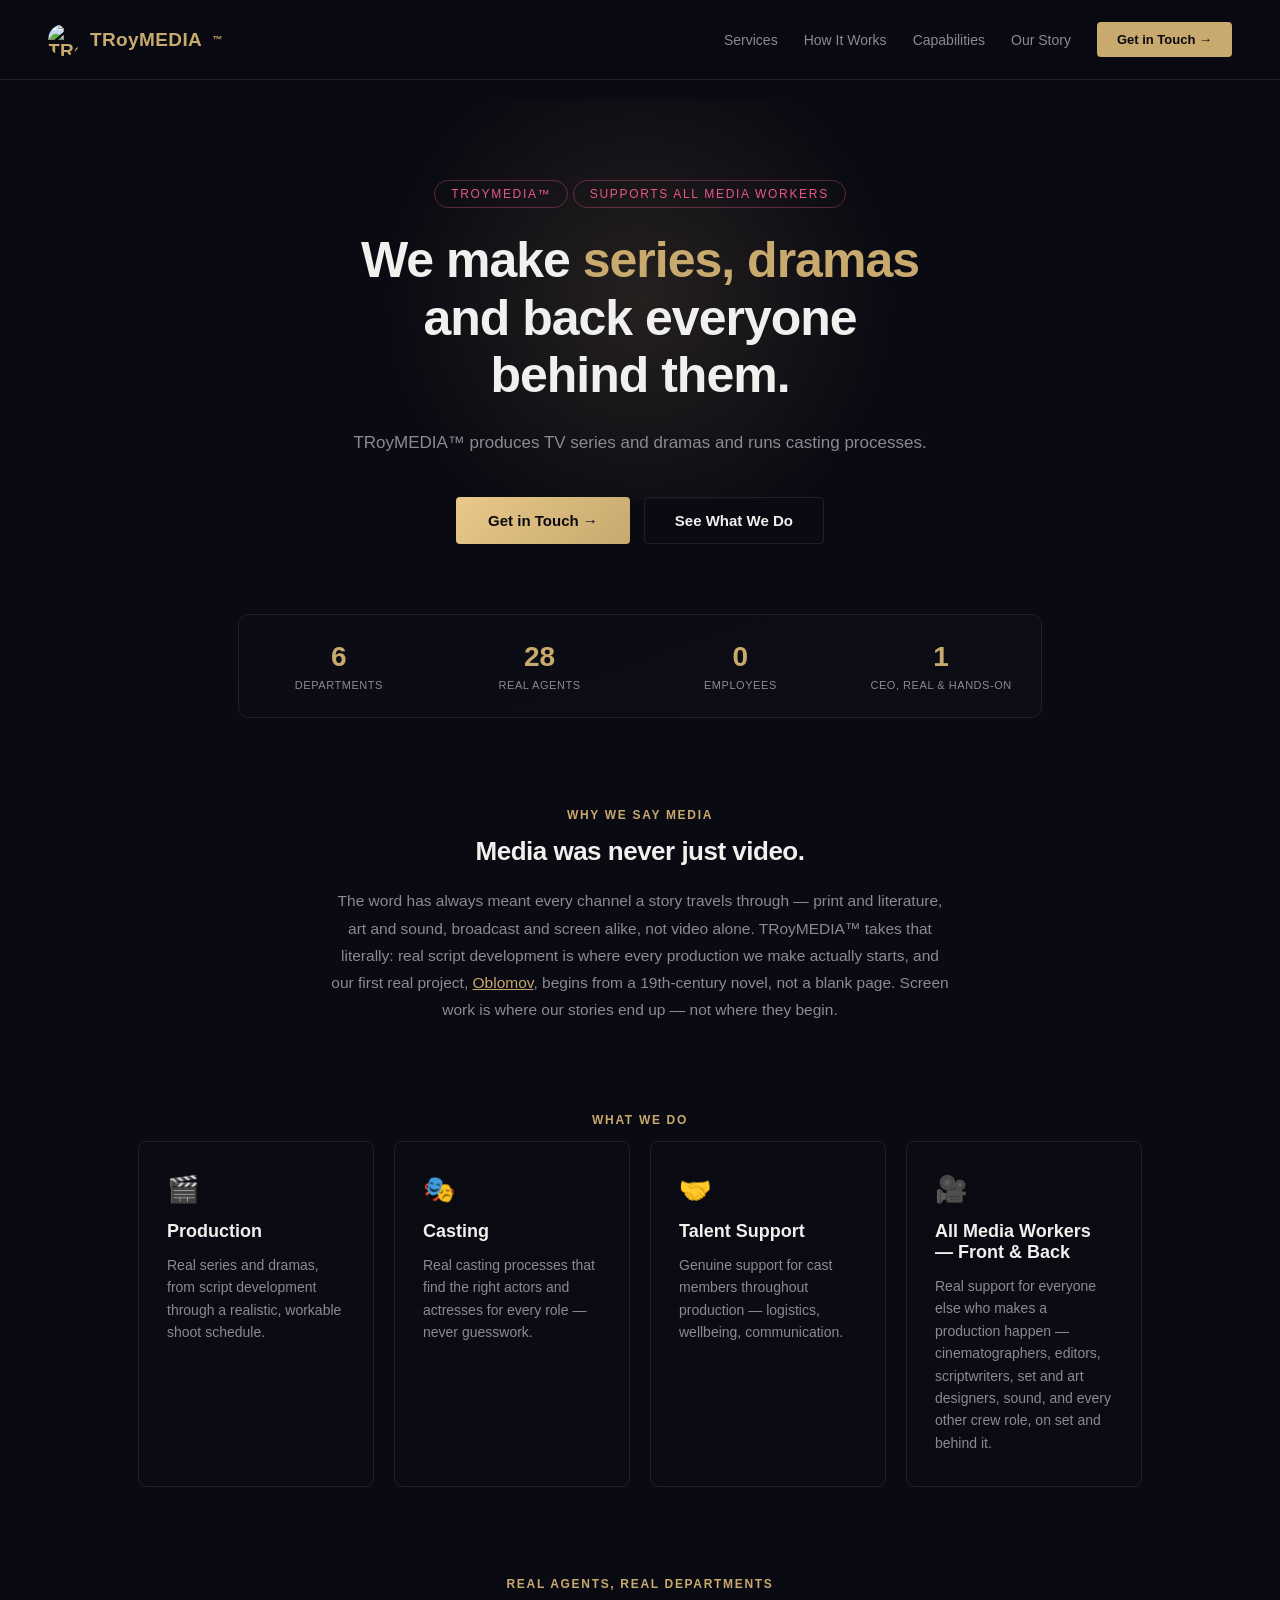
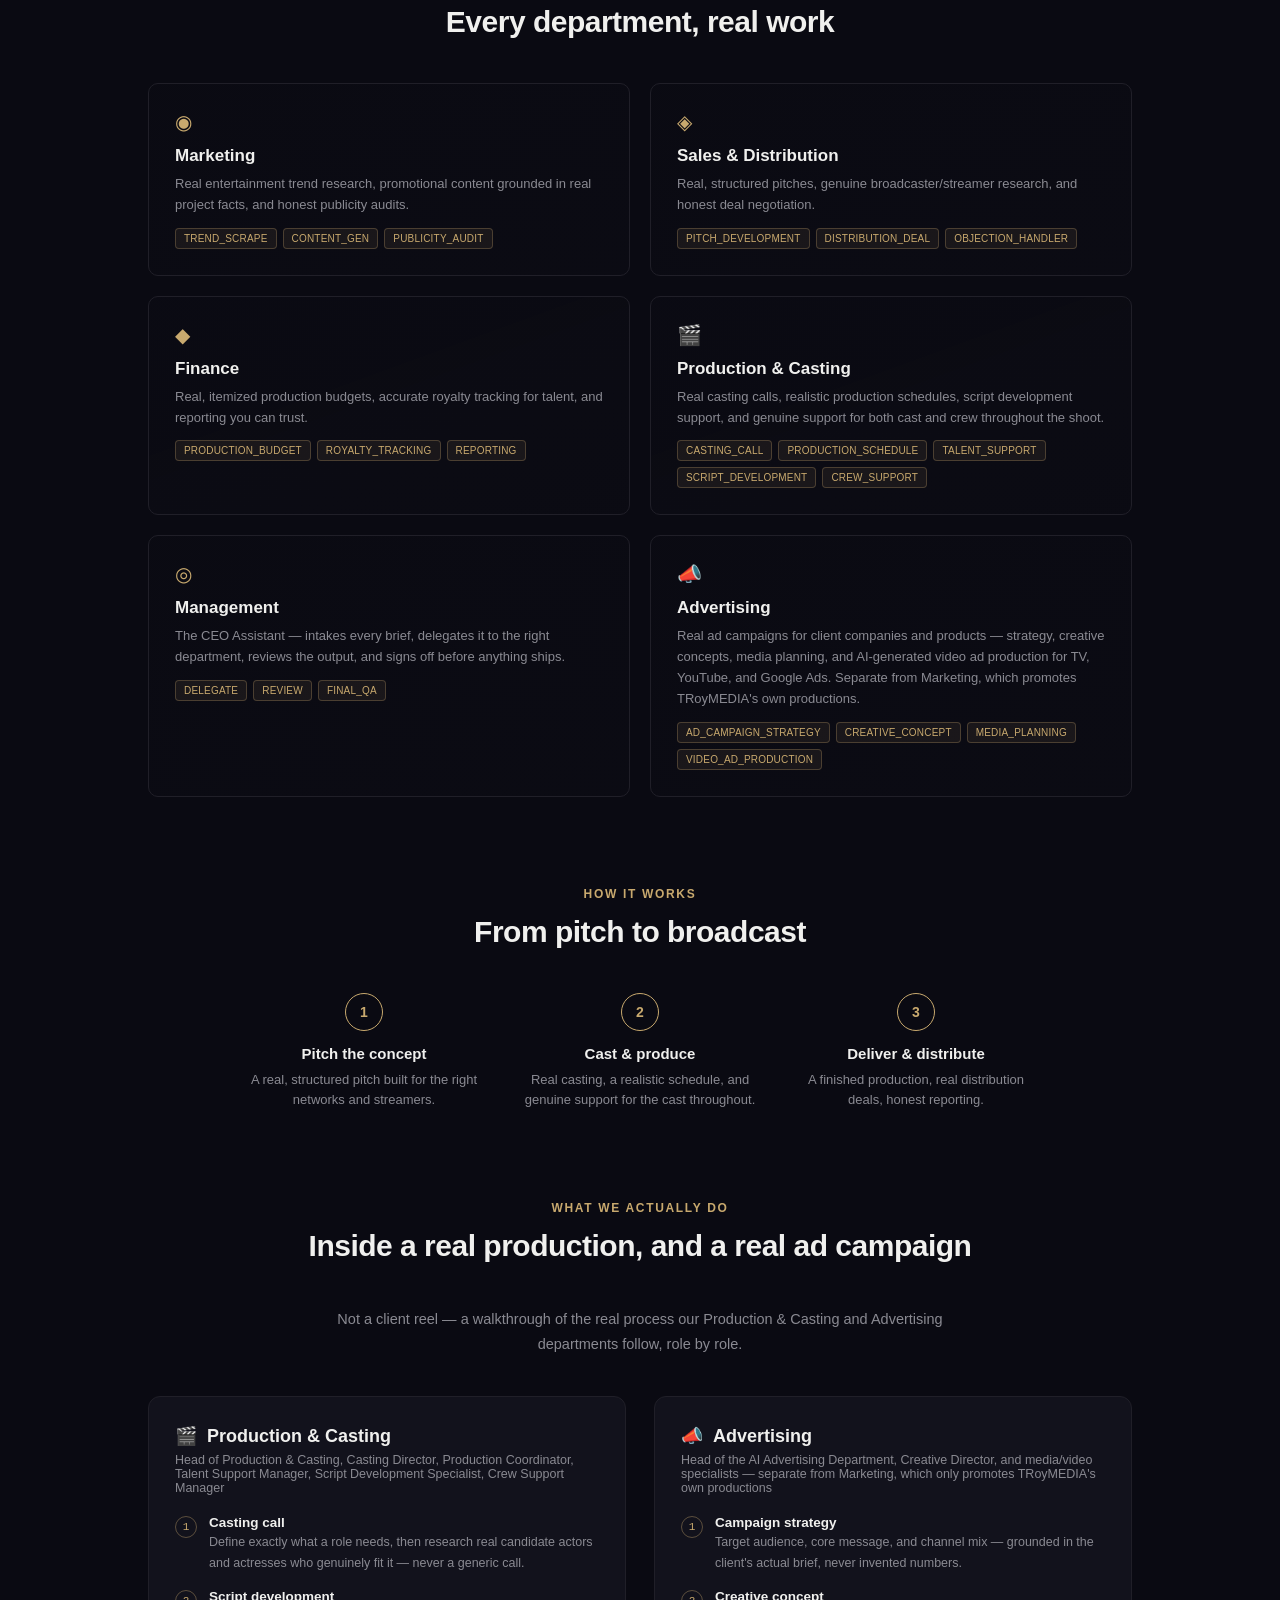
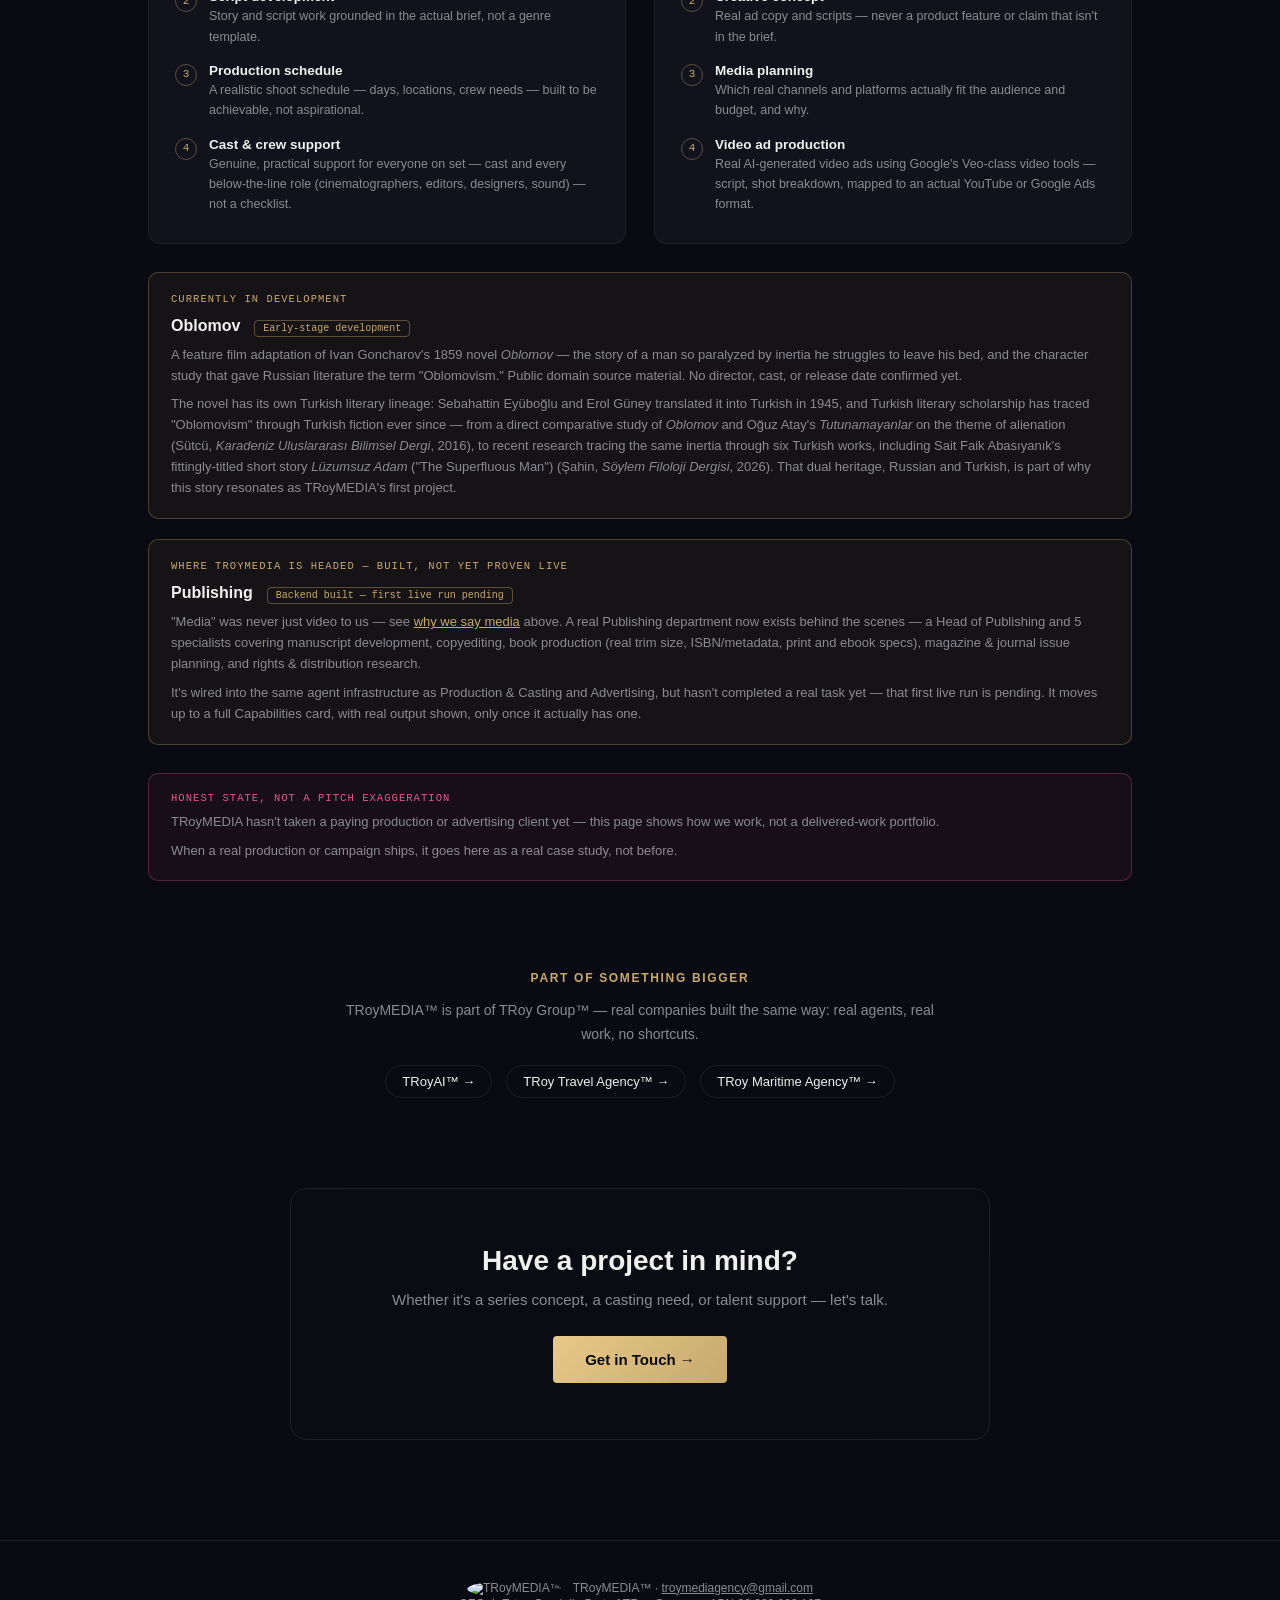
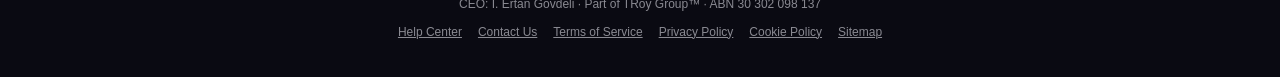
==== commit 51933f8e: "Add real Publishing department (books, magazines, journals) New agency/departments/publishing.py: He" ====
--- a/site/index.html
+++ b/site/index.html
@@ -376,13 +376,13 @@
     </div>
 
     <div class="cap-dev" style="margin-top: 20px;">
-      <span class="tag">Where TRoyMEDIA is headed — not yet built</span>
+      <span class="tag">Where TRoyMEDIA is headed — built, not yet proven live</span>
       <div class="cap-dev-item">
-        <h4>Beyond the screen</h4>
-        <span class="stage">Vision, not a live department</span>
-      </div>
-      <p>"Media" was never just video to us — see <a href="#" onclick="document.querySelector('.media-meaning').scrollIntoView({behavior:'smooth'});return false;" style="color: var(--accent);">why we say media</a> above. Production is real today. The direction is for TRoyMEDIA to eventually write and publish real books, and create across magazines, journals, and other forms of art, not only series and dramas.</p>
-      <p>None of that is a working department yet — no agents, no real output behind it. When any of it becomes real, it gets listed here the same way Production &amp; Casting and Advertising are, with real roles and real skills — not before.</p>
+        <h4>Publishing</h4>
+        <span class="stage">Backend built — first live run pending</span>
+      </div>
+      <p>"Media" was never just video to us — see <a href="#" onclick="document.querySelector('.media-meaning').scrollIntoView({behavior:'smooth'});return false;" style="color: var(--accent);">why we say media</a> above. A real Publishing department now exists behind the scenes — a Head of Publishing and 5 specialists covering manuscript development, copyediting, book production (real trim size, ISBN/metadata, print and ebook specs), magazine &amp; journal issue planning, and rights &amp; distribution research.</p>
+      <p>It's wired into the same agent infrastructure as Production &amp; Casting and Advertising, but hasn't completed a real task yet — that first live run is pending. It moves up to a full Capabilities card, with real output shown, only once it actually has one.</p>
     </div>
 
     <div class="cap-honest">
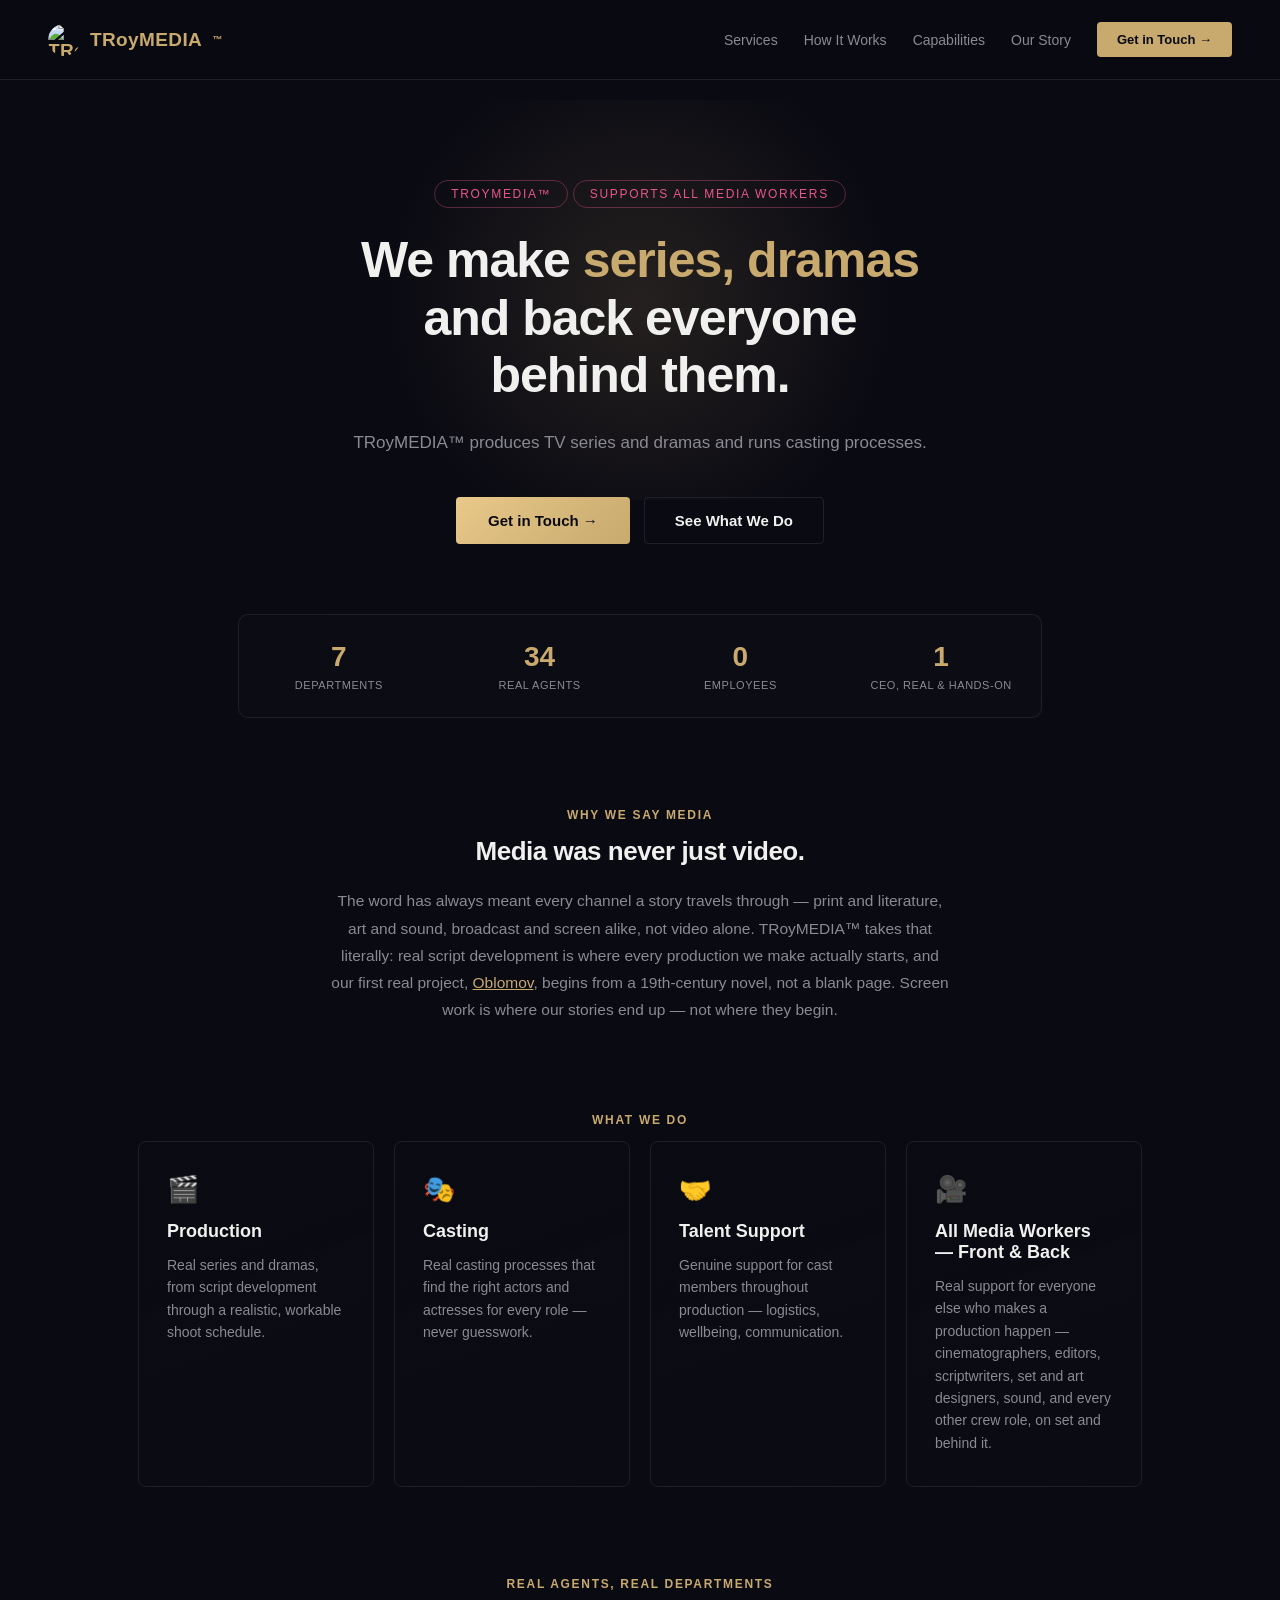
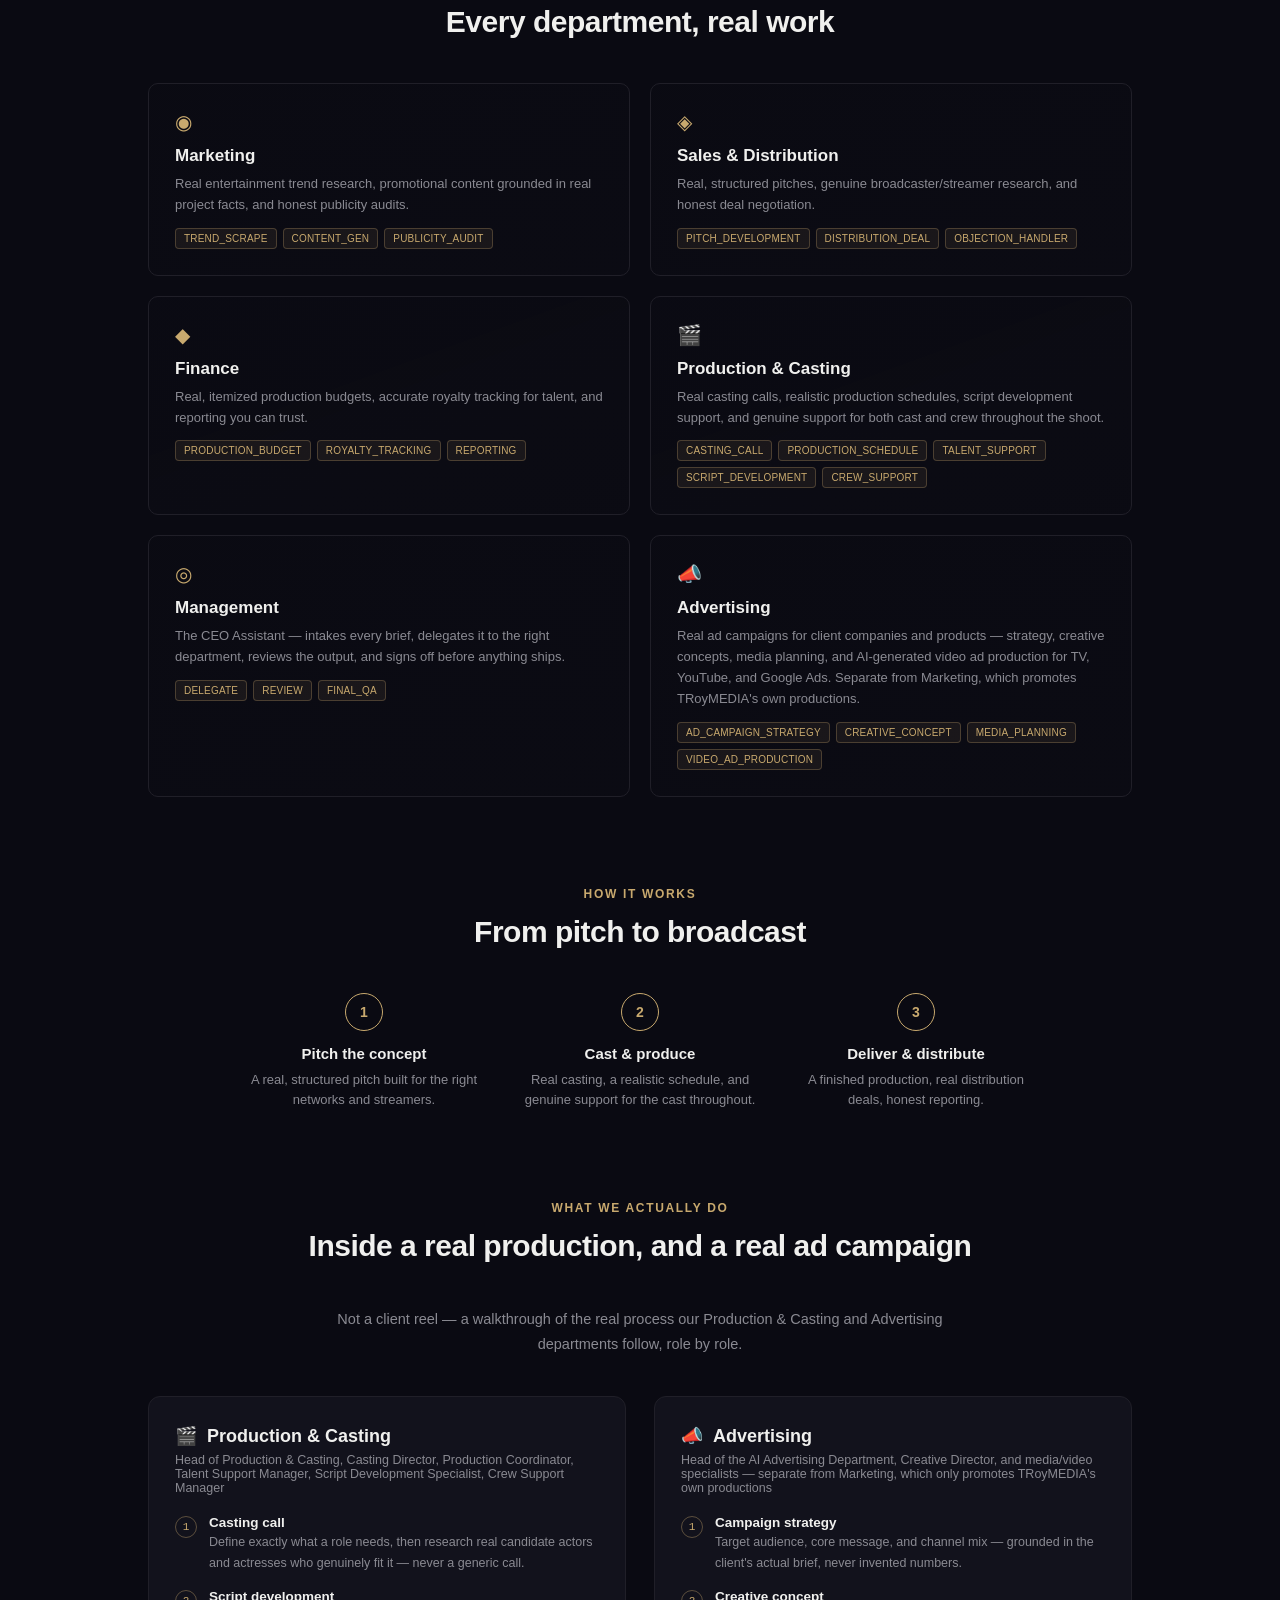
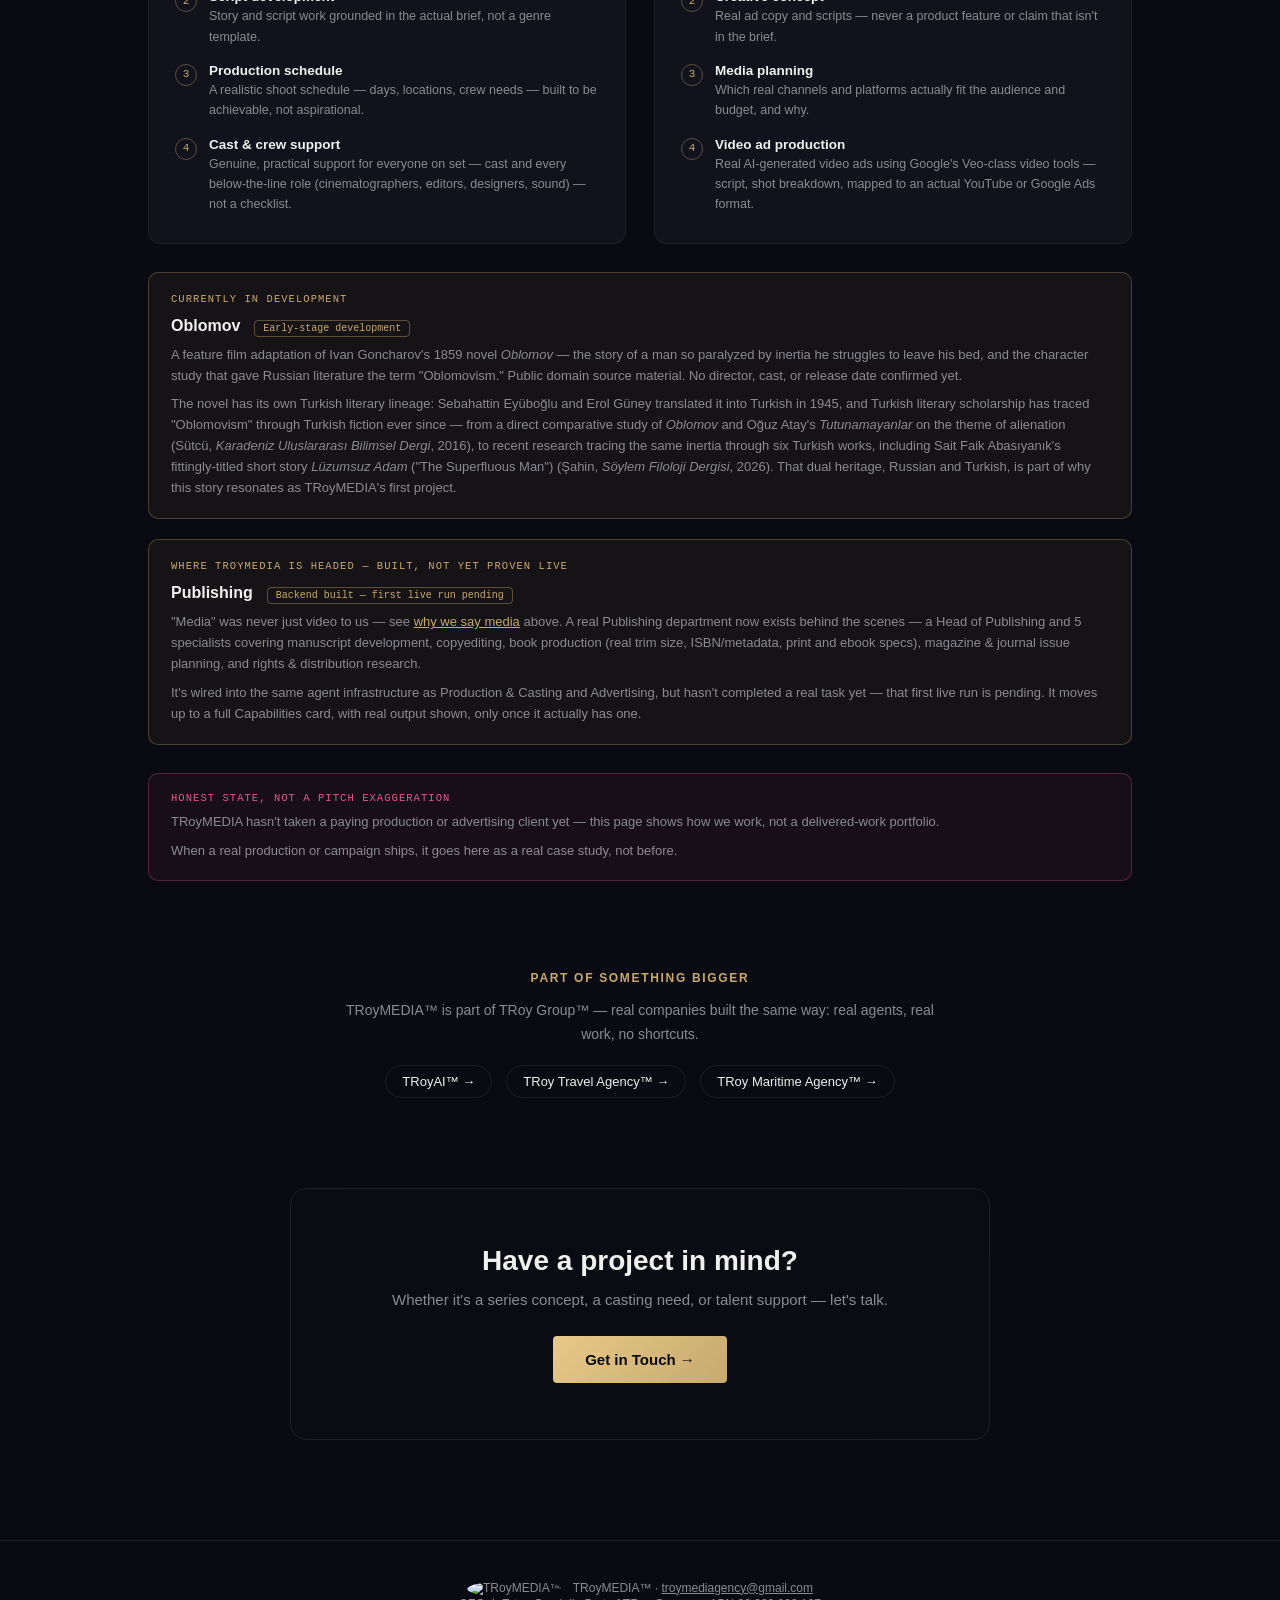
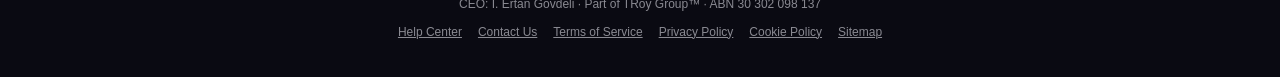
==== commit 5d6033f3: "Fix stale department/agent counts on homepage The homepage proof strip still said "6 Departments" / " ====
--- a/site/index.html
+++ b/site/index.html
@@ -208,14 +208,14 @@
 
   <section class="proof">
     <div class="proof-grid">
-      <div class="proof-cell"><div class="num">6</div><div class="lbl">Departments</div></div>
-      <div class="proof-cell"><div class="num">28</div><div class="lbl">Real Agents</div></div>
+      <div class="proof-cell"><div class="num">7</div><div class="lbl">Departments</div></div>
+      <div class="proof-cell"><div class="num">34</div><div class="lbl">Real Agents</div></div>
       <div class="proof-cell"><div class="num">0</div><div class="lbl">Employees</div></div>
       <div class="proof-cell"><div class="num">1</div><div class="lbl">CEO, Real &amp; Hands-On</div></div>
     </div>
   </section>
 
-  <section class="media-meaning">
+  <section class="media-meaning" id="media">
     <div class="section-label">Why We Say Media</div>
     <h2 class="section-title" style="font-size: 26px; margin-bottom: 20px;">Media was never just video.</h2>
     <p>The word has always meant every channel a story travels through — print and literature, art and sound, broadcast and screen alike, not video alone. TRoyMEDIA™ takes that literally: real script development is where every production we make actually starts, and our first real project, <a href="#capabilities" style="color: var(--accent);">Oblomov</a>, begins from a 19th-century novel, not a blank page. Screen work is where our stories end up — not where they begin.</p>
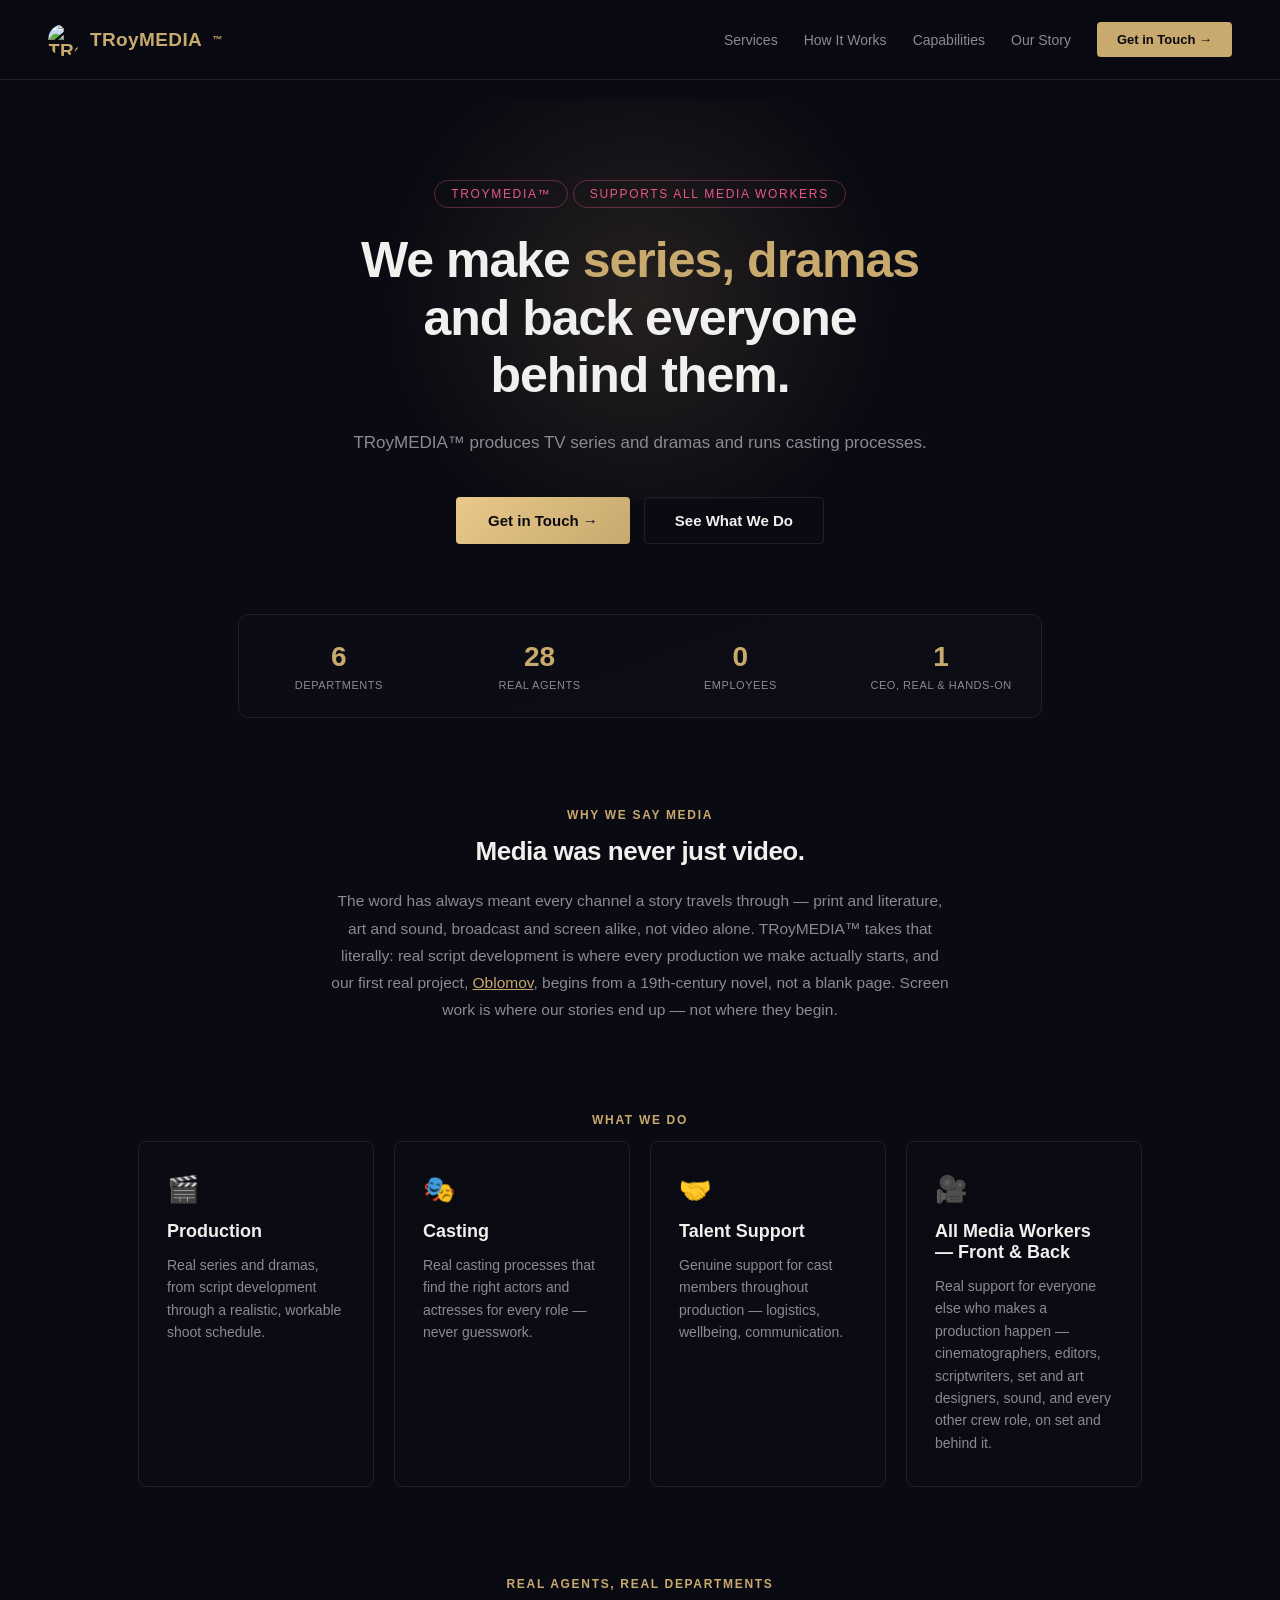
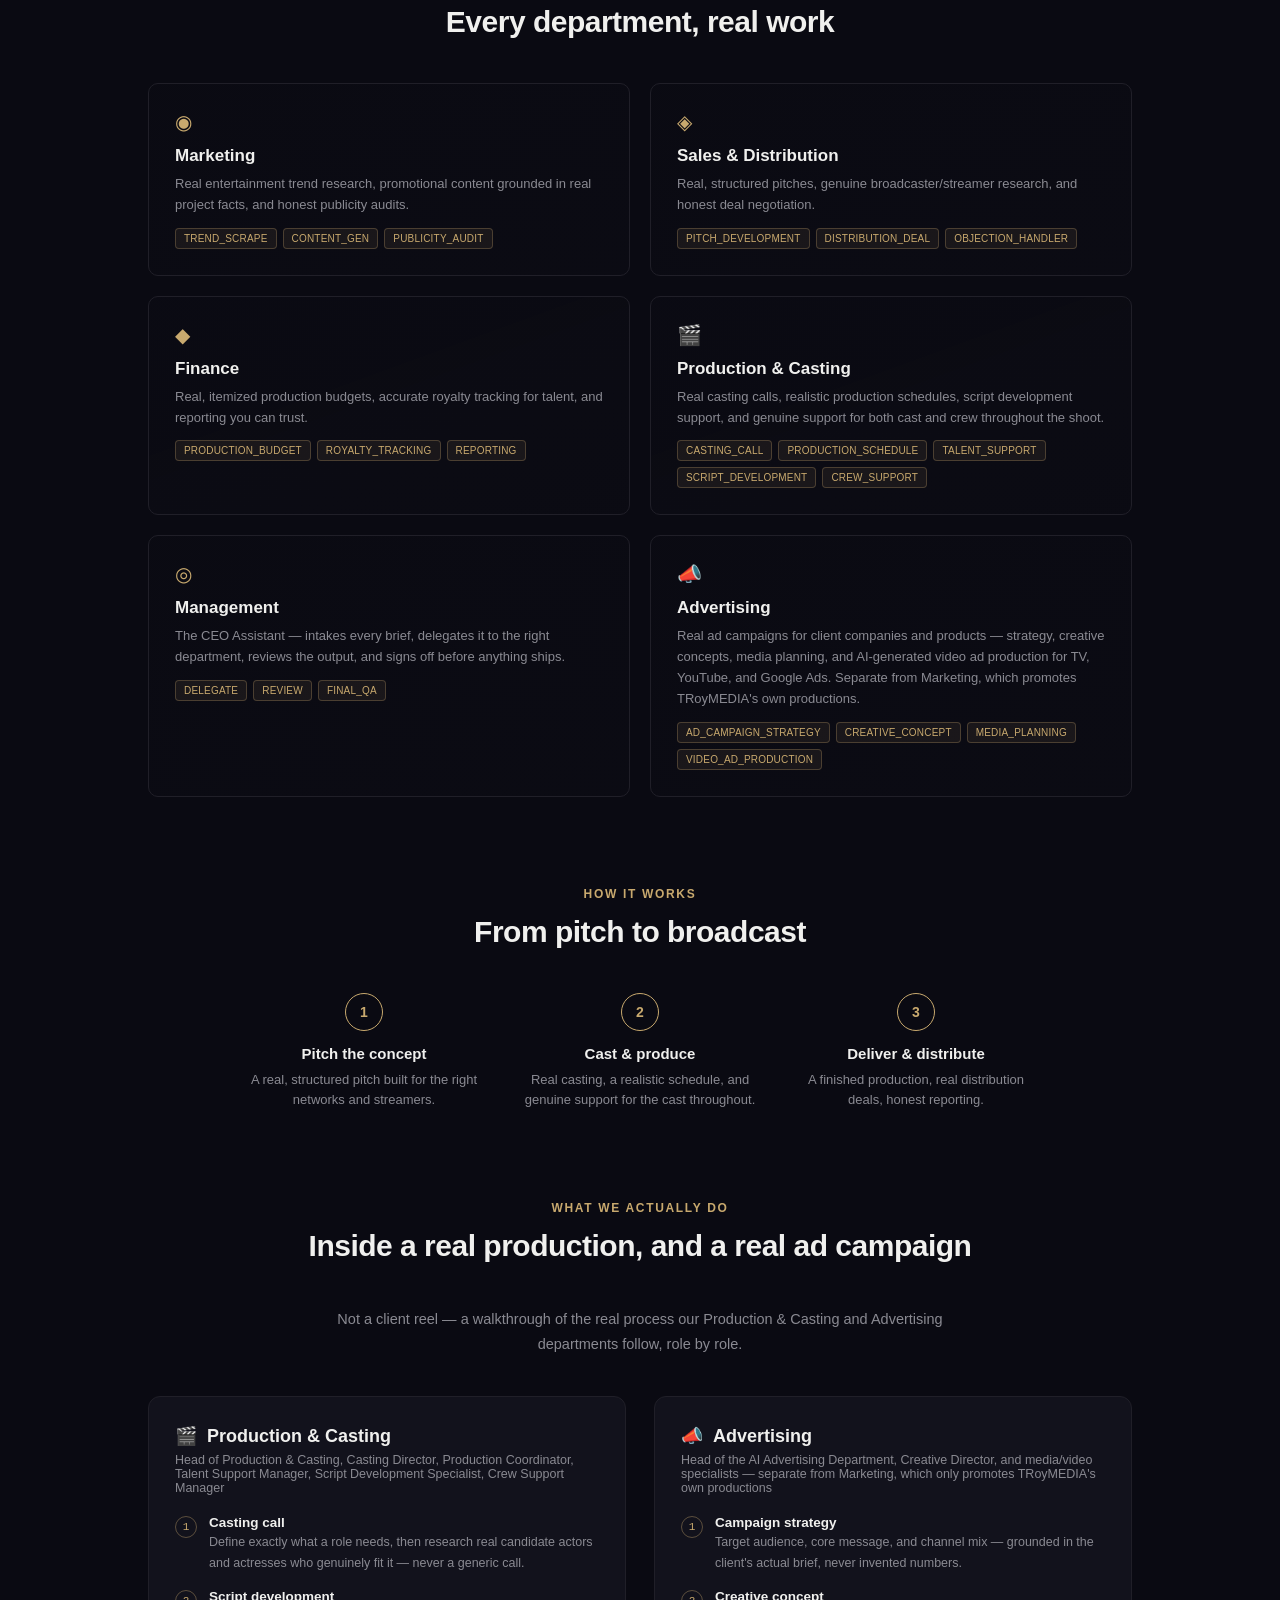
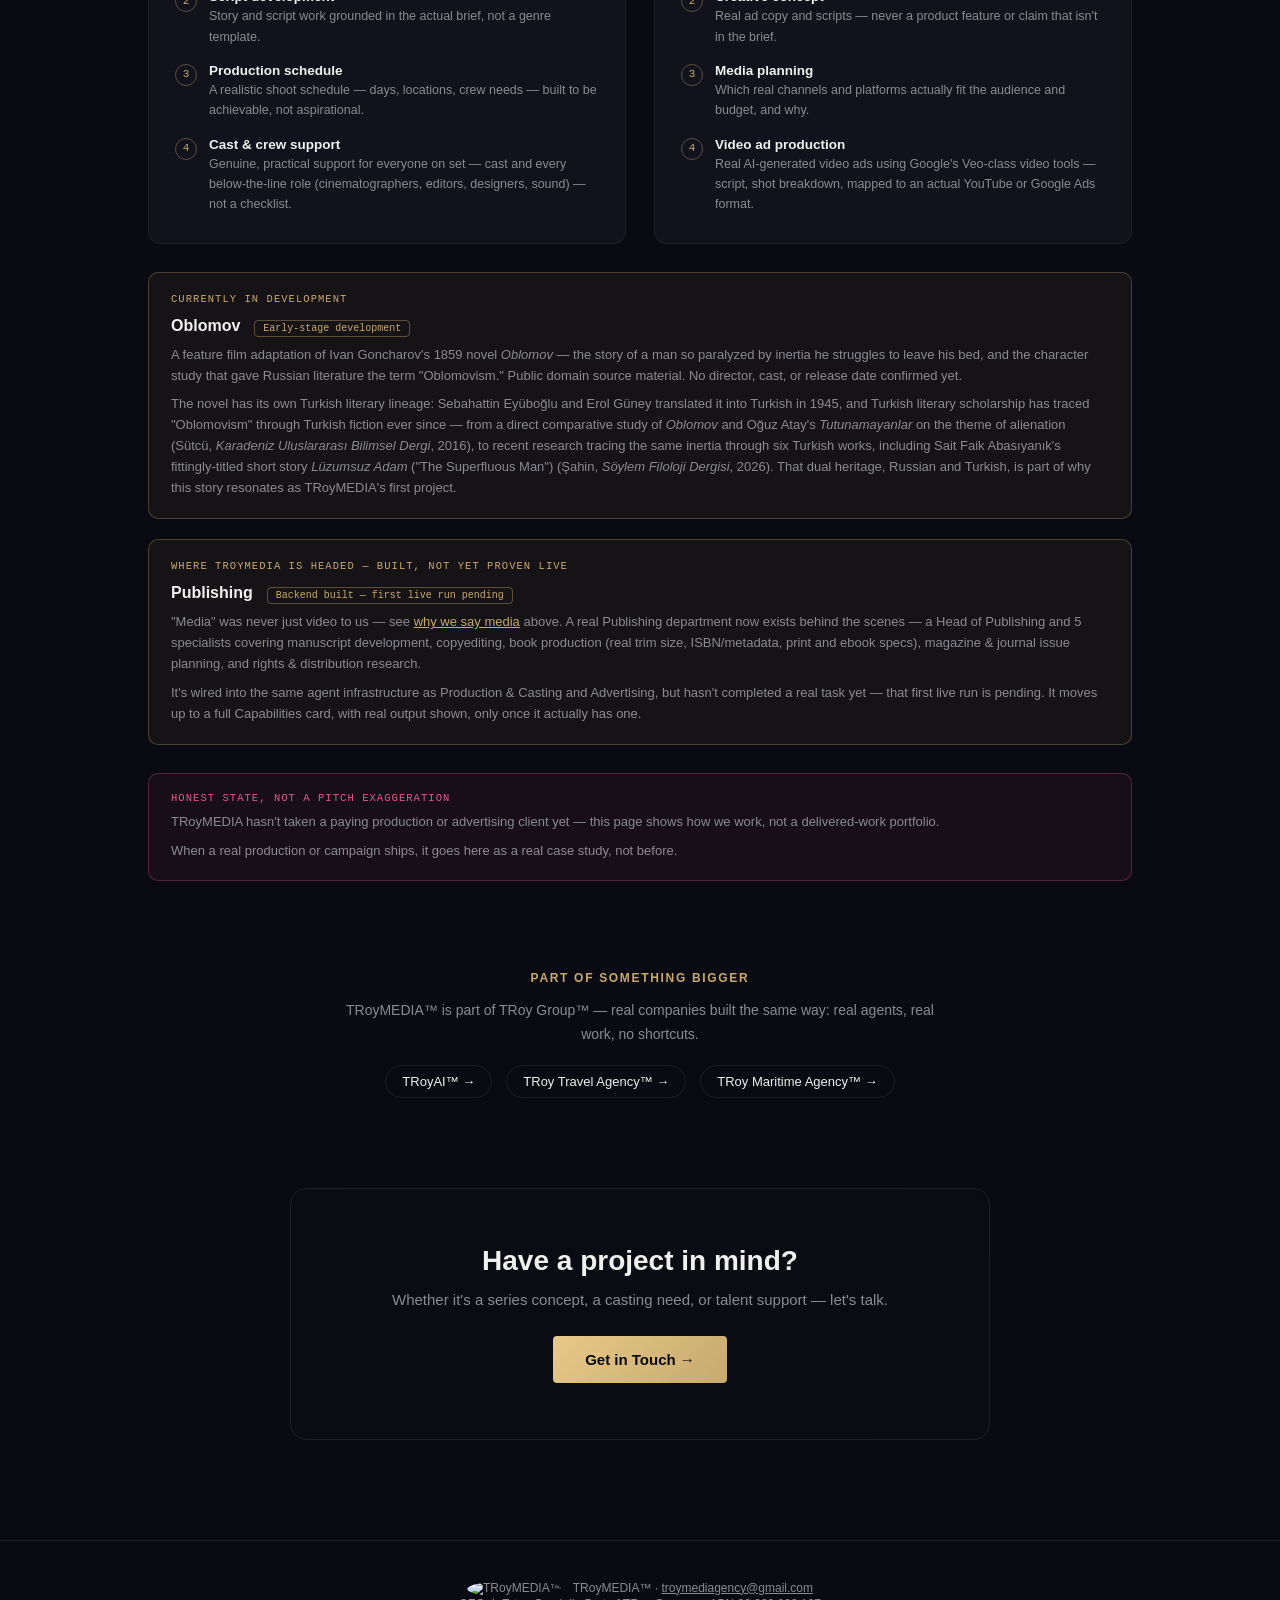
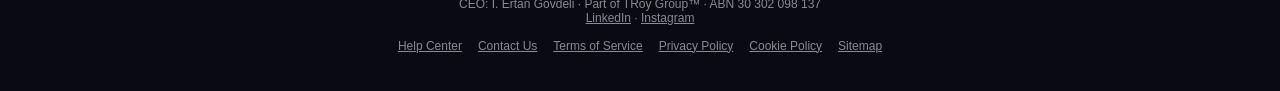
==== commit b58016a7: "Add LinkedIn/Instagram to homepage footer Co-Authored-By: Claude Sonnet 5 <noreply@anthropic.com>" ====
--- a/site/index.html
+++ b/site/index.html
@@ -208,8 +208,8 @@
 
   <section class="proof">
     <div class="proof-grid">
-      <div class="proof-cell"><div class="num">7</div><div class="lbl">Departments</div></div>
-      <div class="proof-cell"><div class="num">34</div><div class="lbl">Real Agents</div></div>
+      <div class="proof-cell"><div class="num">6</div><div class="lbl">Departments</div></div>
+      <div class="proof-cell"><div class="num">28</div><div class="lbl">Real Agents</div></div>
       <div class="proof-cell"><div class="num">0</div><div class="lbl">Employees</div></div>
       <div class="proof-cell"><div class="num">1</div><div class="lbl">CEO, Real &amp; Hands-On</div></div>
     </div>
@@ -415,6 +415,7 @@
     <img src="/images/logo.png" alt="TRoyMEDIA™" draggable="false" style="width:28px;height:28px;border-radius:50%;vertical-align:middle;margin-right:8px;-webkit-user-drag:none;user-select:none;" />
     TRoyMEDIA™ · <a href="mailto:troymediagency@gmail.com">troymediagency@gmail.com</a><br />
     CEO: I. Ertan Govdeli · Part of TRoy Group™ · ABN 30 302 098 137<br />
+    <a href="https://www.linkedin.com/in/troyaiagent/" target="_blank" rel="noopener">LinkedIn</a> · <a href="https://www.instagram.com/troyaiagent/" target="_blank" rel="noopener">Instagram</a><br />
     <div style="margin-top:14px; display:flex; gap:16px; justify-content:center; flex-wrap:wrap;">
       <a href="/help">Help Center</a>
       <a href="/contact">Contact Us</a>
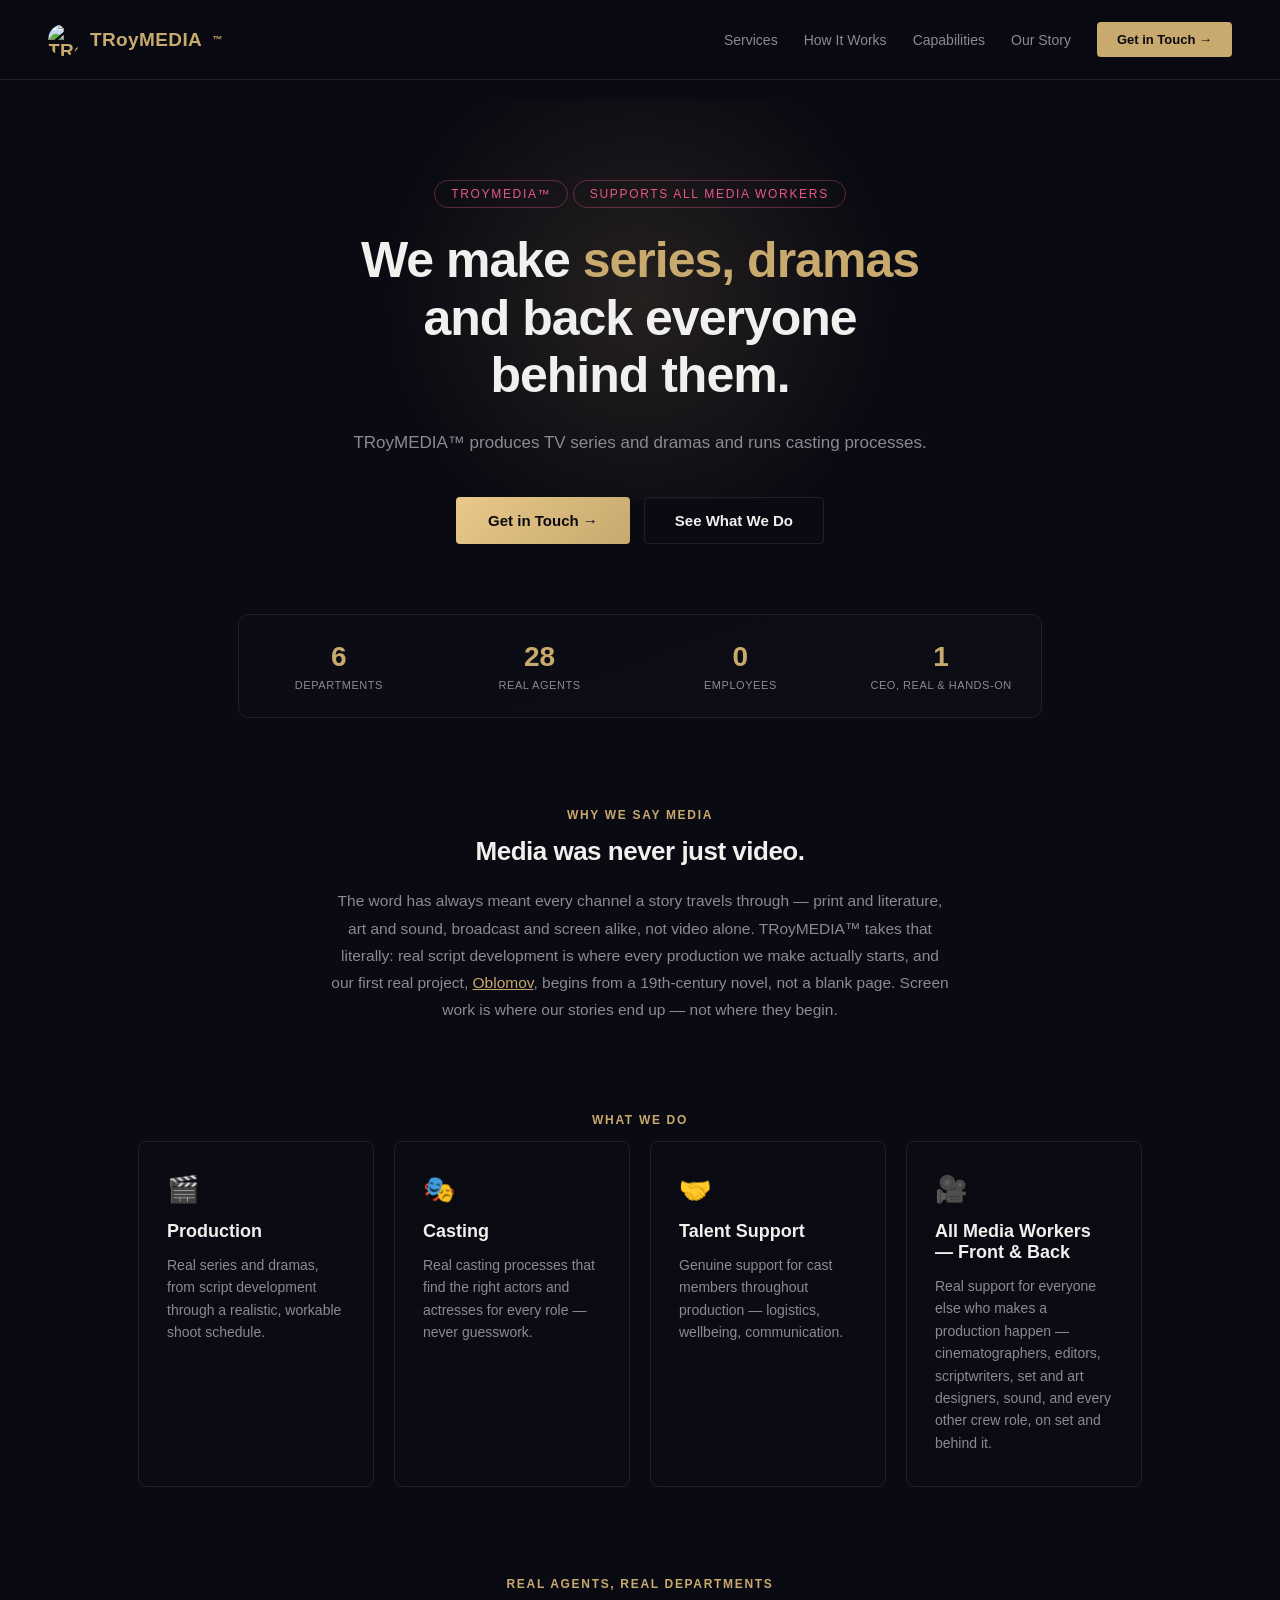
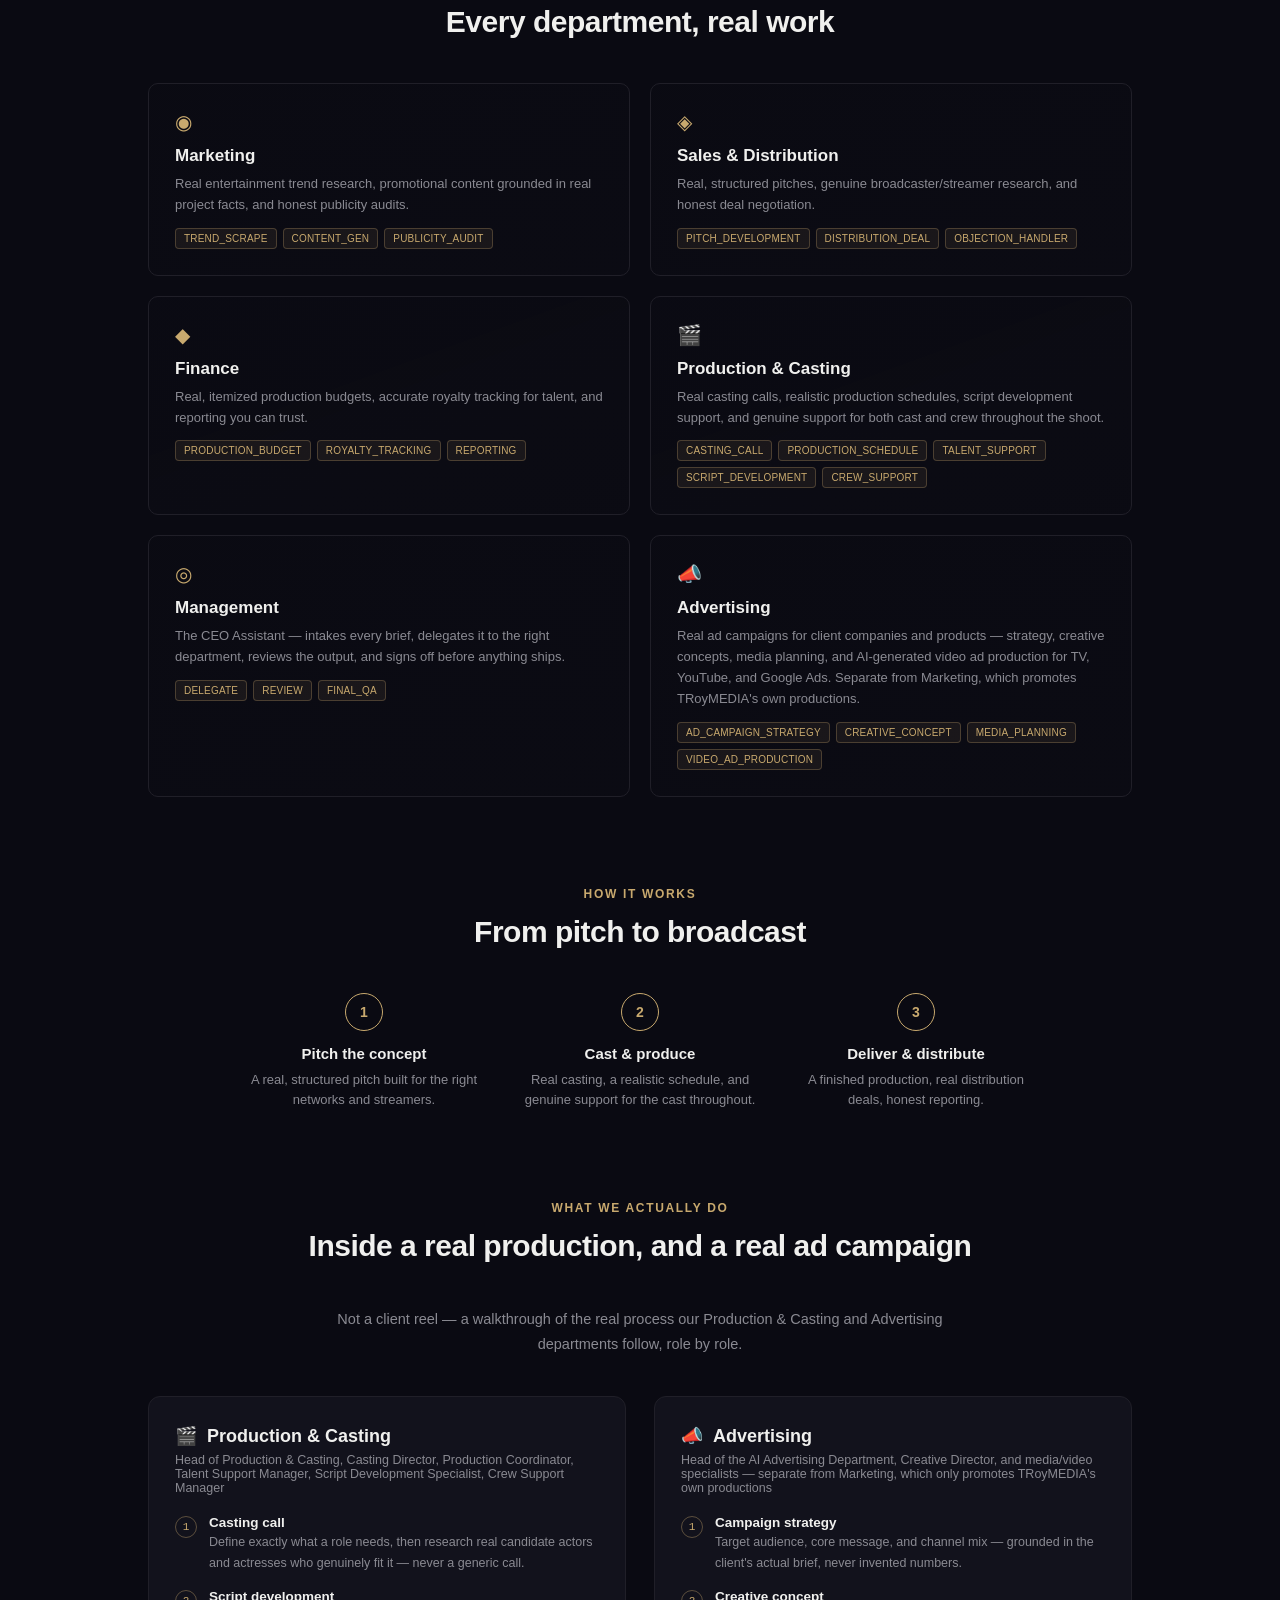
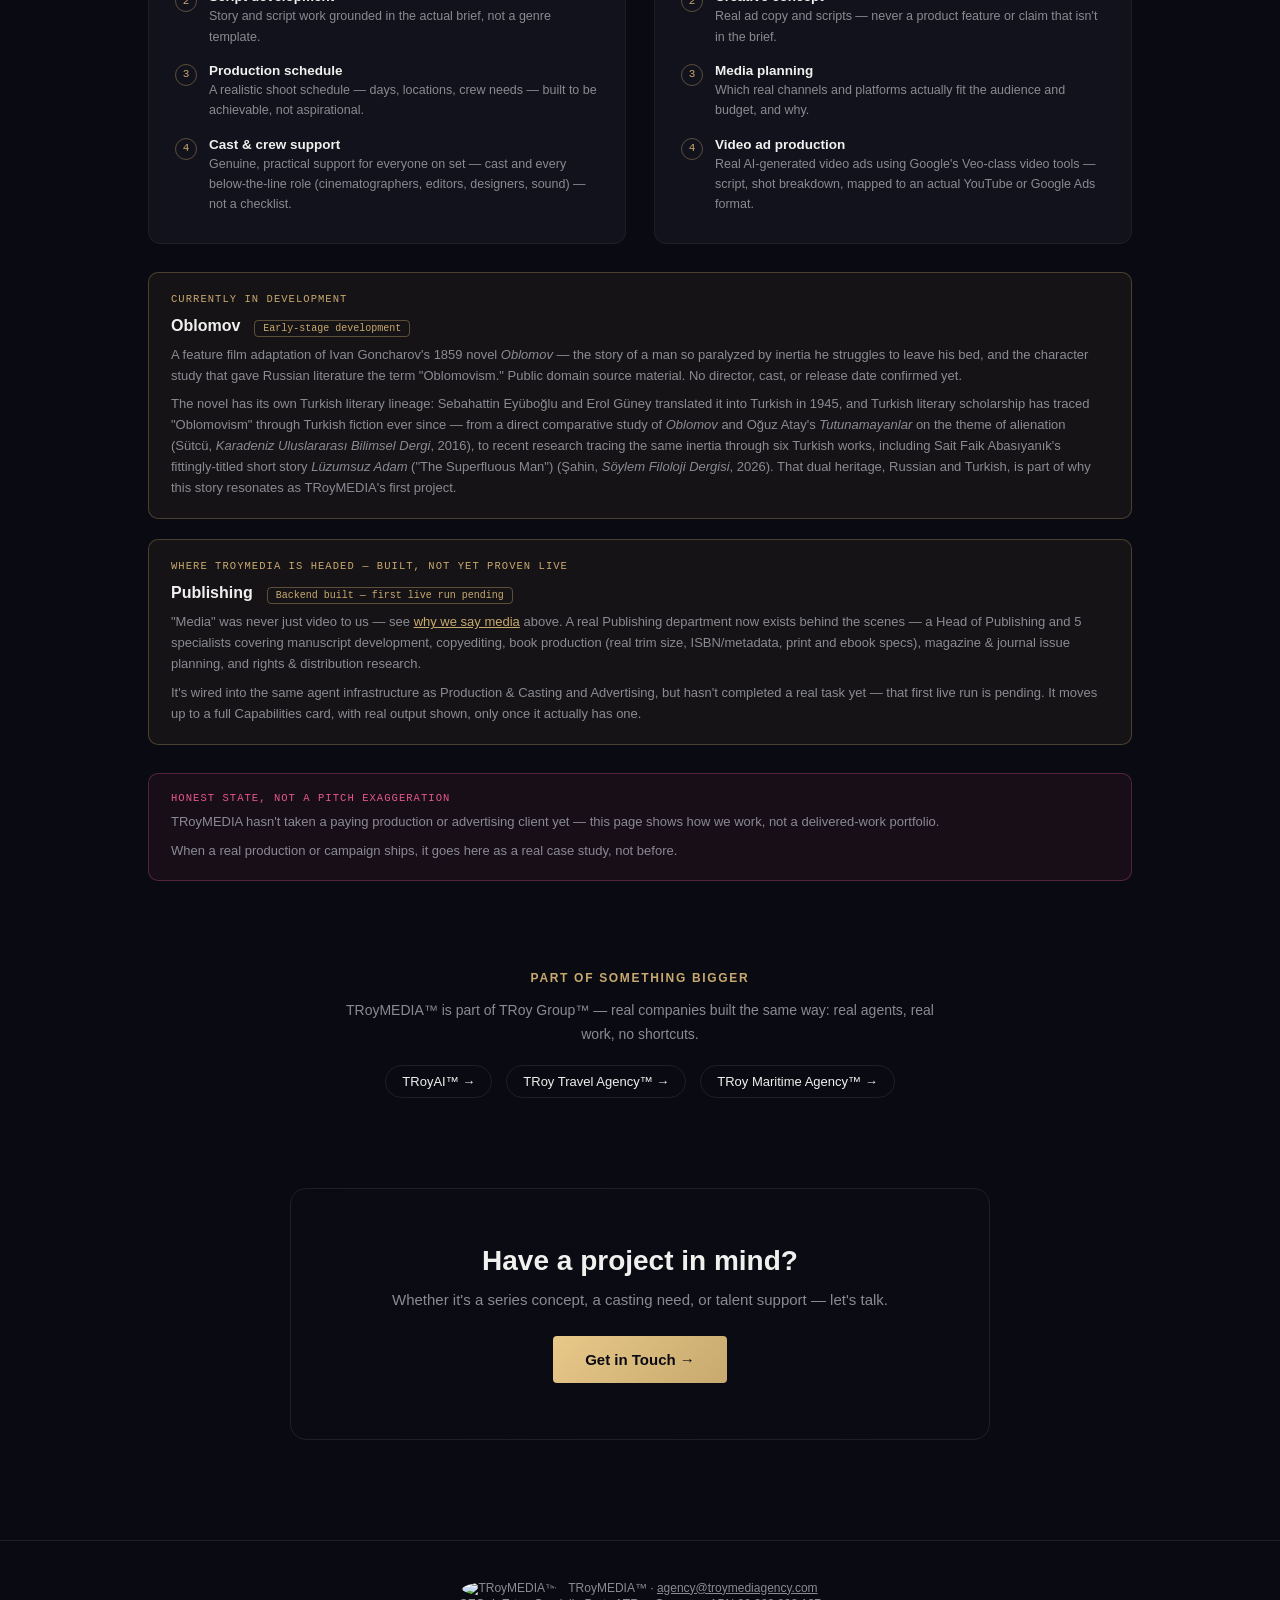
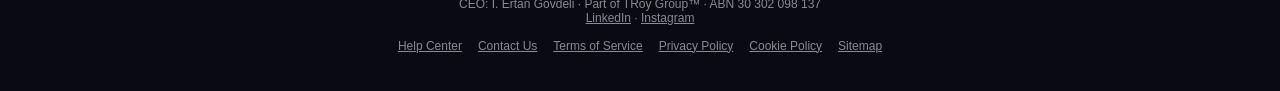
==== commit 161a7550: "Update public contact email to real domain address (agency@troymediagency.com) Now that troymediagen" ====
--- a/site/index.html
+++ b/site/index.html
@@ -189,7 +189,7 @@
       <a class="nav-link" href="#how">How It Works</a>
       <a class="nav-link" href="#capabilities">Capabilities</a>
       <a class="nav-link" href="/story">Our Story</a>
-      <a class="nav-cta" href="mailto:troymediagency@gmail.com">Get in Touch →</a>
+      <a class="nav-cta" href="mailto:agency@troymediagency.com">Get in Touch →</a>
     </div>
   </nav>
 
@@ -201,7 +201,7 @@
       TRoyMEDIA™ produces TV series and dramas and runs casting processes.
     </p>
     <div class="cta-row">
-      <a class="cta" href="mailto:troymediagency@gmail.com">Get in Touch →</a>
+      <a class="cta" href="mailto:agency@troymediagency.com">Get in Touch →</a>
       <a class="cta-secondary" href="#services">See What We Do</a>
     </div>
   </section>
@@ -408,12 +408,12 @@
   <section class="final-cta">
     <h2>Have a project in mind?</h2>
     <p>Whether it's a series concept, a casting need, or talent support — let's talk.</p>
-    <a class="cta" href="mailto:troymediagency@gmail.com">Get in Touch →</a>
+    <a class="cta" href="mailto:agency@troymediagency.com">Get in Touch →</a>
   </section>
 
   <footer>
     <img src="/images/logo.png" alt="TRoyMEDIA™" draggable="false" style="width:28px;height:28px;border-radius:50%;vertical-align:middle;margin-right:8px;-webkit-user-drag:none;user-select:none;" />
-    TRoyMEDIA™ · <a href="mailto:troymediagency@gmail.com">troymediagency@gmail.com</a><br />
+    TRoyMEDIA™ · <a href="mailto:agency@troymediagency.com">agency@troymediagency.com</a><br />
     CEO: I. Ertan Govdeli · Part of TRoy Group™ · ABN 30 302 098 137<br />
     <a href="https://www.linkedin.com/in/troyaiagent/" target="_blank" rel="noopener">LinkedIn</a> · <a href="https://www.instagram.com/troyaiagent/" target="_blank" rel="noopener">Instagram</a><br />
     <div style="margin-top:14px; display:flex; gap:16px; justify-content:center; flex-wrap:wrap;">
